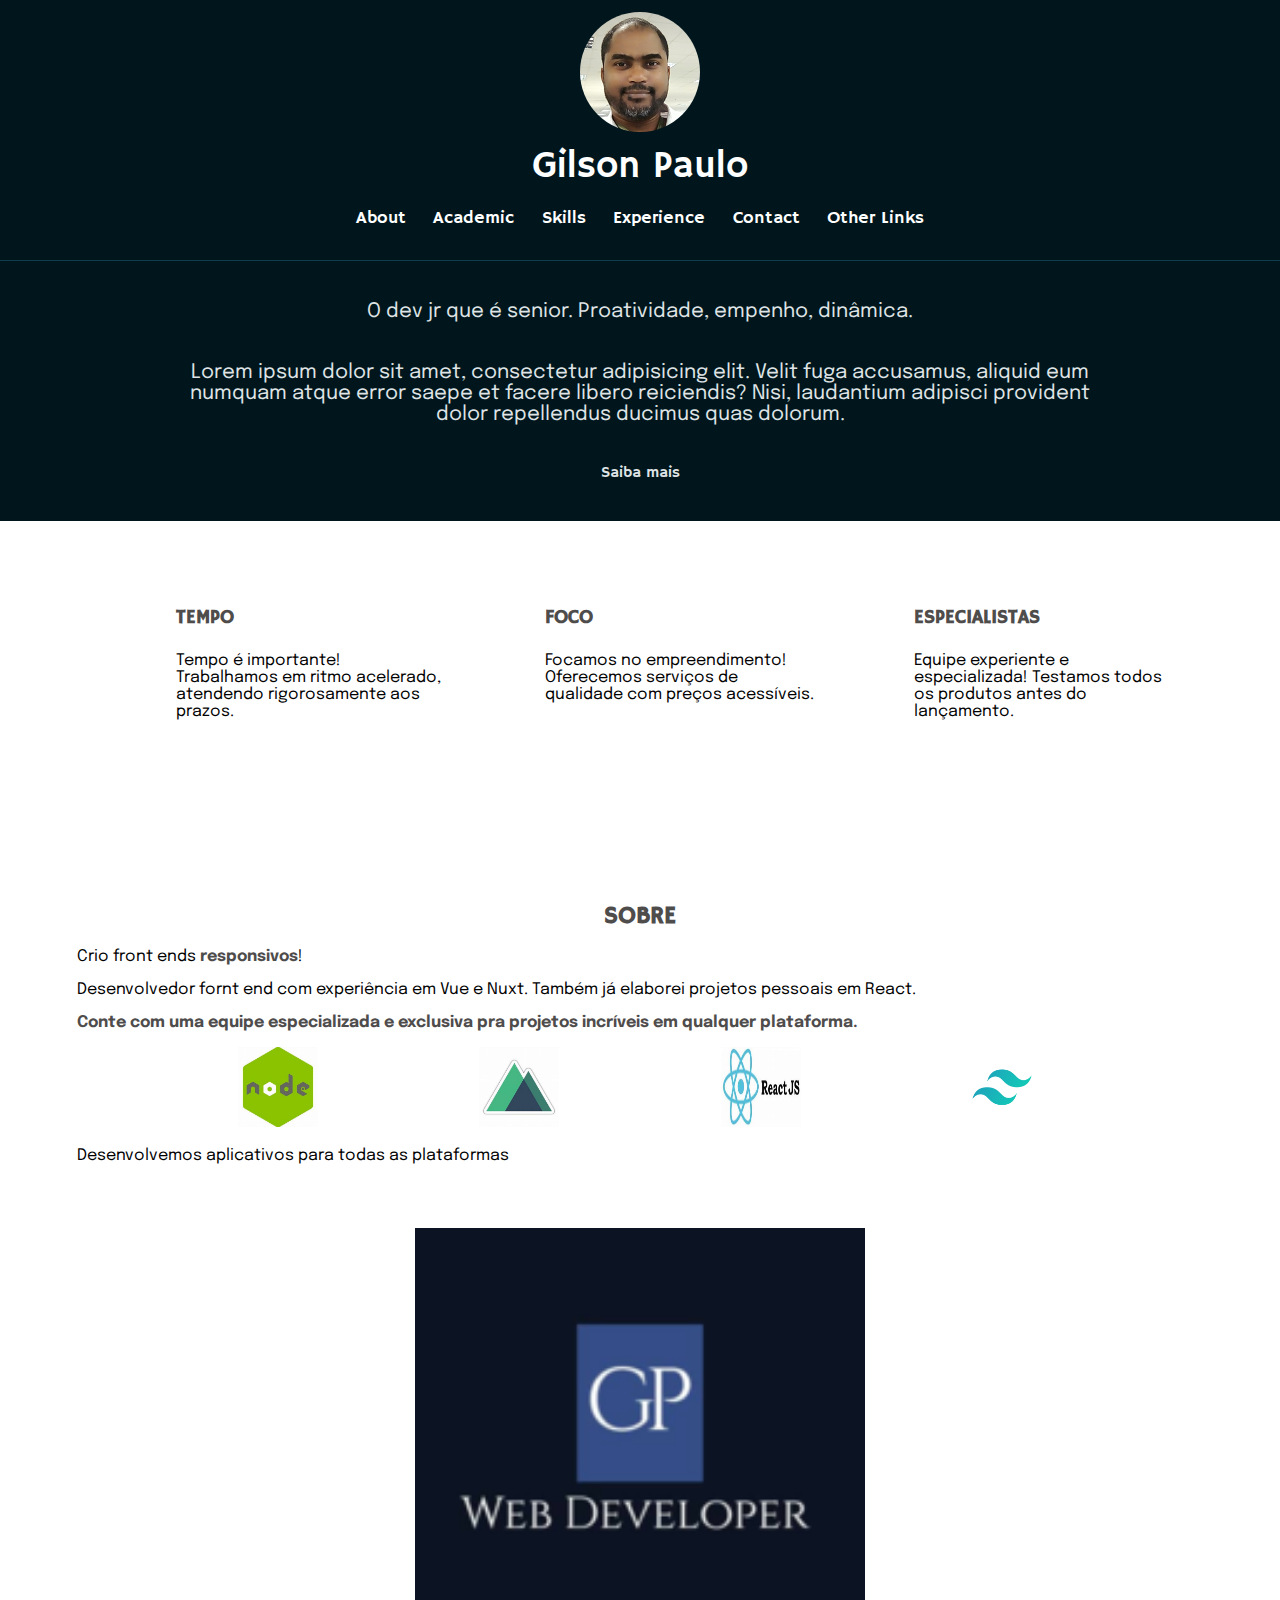
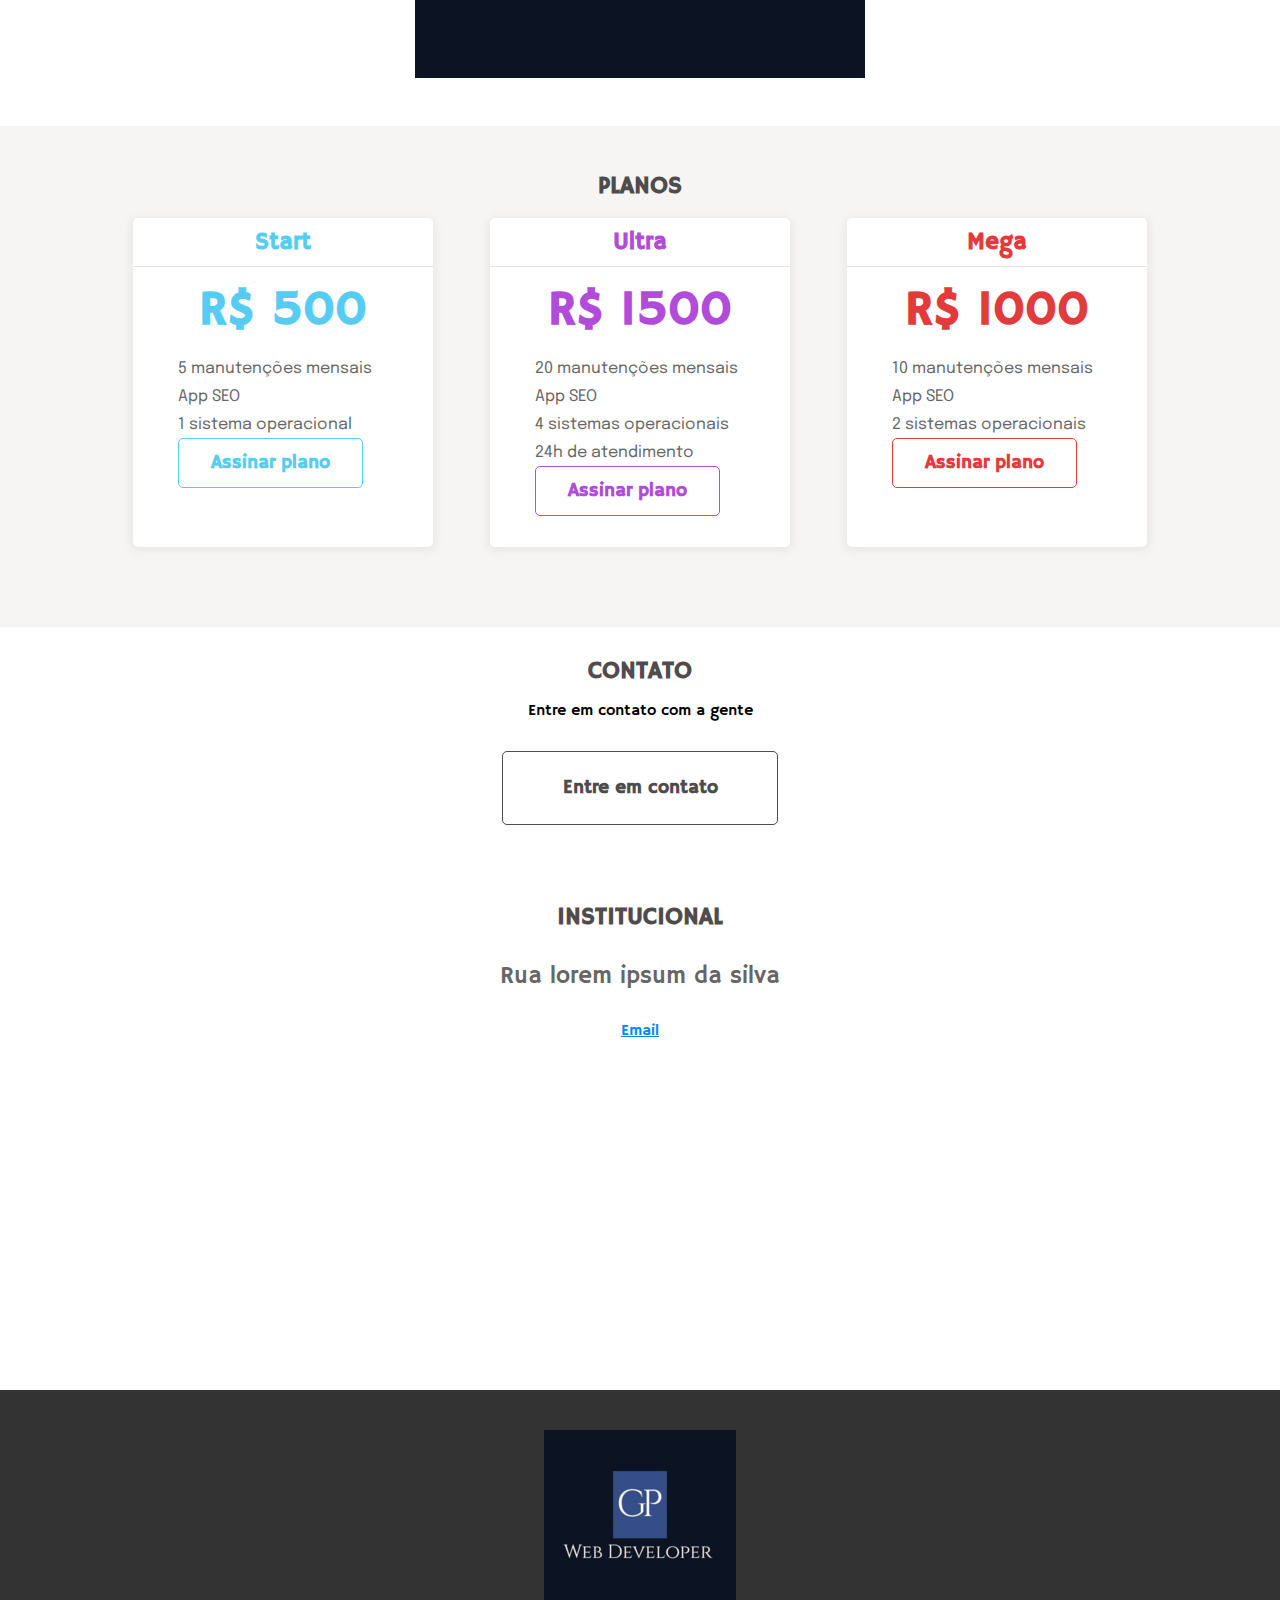
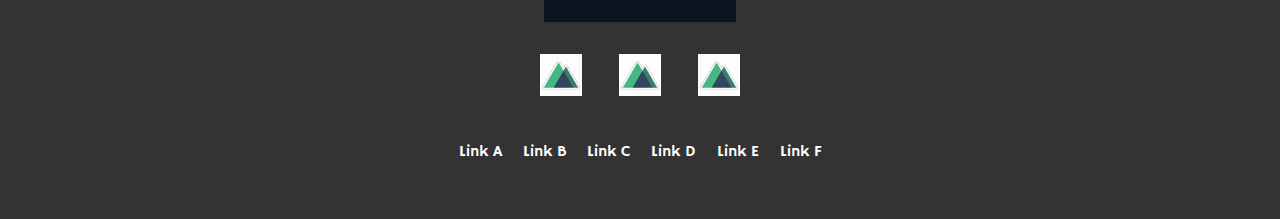
==== index.html @ 4d2ca23f "ui: alteração de fontes" ====
<!DOCTYPE html>
<html>
    <head>
        <meta http-equiv="Content-Type" content="text/html;charset=UTF-8">
        <meta name="viewport" content="width=device-width, initial-scale=1">
        <!-- <meta name="viewport" content="width=device-width"> -->
        <title>Gilson Paulo </title>
        <link href="css/reset.css" rel="stylesheet">
        <link href="css/base.css" rel="stylesheet">
        <link href="css/header.css" rel="stylesheet">
        <link href="css/section-me.css" rel="stylesheet">
        <link href="css/diferenciais.css" rel="stylesheet">
        <link href="css/sobre.css" rel="stylesheet">
        <link href="css/contato.css" rel="stylesheet">
        <link href="css/planos.css" rel="stylesheet">
        <link href="css/institucional.css" rel="stylesheet">
        <link href="css/footer.css" rel="stylesheet">
    </head>

    <body>
        <header class="cabecalho container">
            <img src="img/gilson.png" alt="user image" class="cabecalho__logo">
            <h1 class="chamada__titulo" >Gilson Paulo</h1>
            <nav class="cabecalho__navegacao">
                <ul>
                    <li class="cabecalho__link" ><a href="#"> About </a></li>
                    <li class="cabecalho__link"><a href="#"> Academic  </a></li>
                    <li class="cabecalho__link"><a href="#"> Skills </a></li>
                    <li class="cabecalho__link"><a href="#"> Experience </a></li>
                    <li class="cabecalho__link"><a href="#"> Contact </a></li>
                    <li class="cabecalho__link"><a href="#"> Other Links </a></li>
                </ul>
            </nav>
        </header>

        <main>
            <section class="chamada container">
                <p class="chamada__texto"> O dev jr que é senior. Proatividade, empenho, dinâmica.</p>
                <p class="chamada__texto">Lorem ipsum dolor sit amet, consectetur adipisicing elit. Velit fuga accusamus, aliquid eum numquam atque error saepe et facere libero reiciendis? Nisi, laudantium adipisci provident dolor repellendus ducimus quas dolorum.</p>
                <a class="chamada__botao" href="#"> Saiba mais </a>
            </section>

            <section class="diferenciais container">
                <ul class="diferenciais__lista">
                    <li class="diferenciais__item 
                    diferenciais__item--tempo">
                        <h2 class="item__titulo">Tempo</h2>
                        <p class="item__texto">Tempo é importante! Trabalhamos em ritmo acelerado, atendendo rigorosamente aos prazos.</p>
                    </li>
                    <li class="diferenciais__item 
                    diferenciais__item--foco">
                        <h2 class="item__titulo">Foco</h2>
                        <p class="item__texto">Focamos no empreendimento! Oferecemos serviços de qualidade com preços acessíveis.</p>
                    </li>
                    <li class="diferenciais__item 
                    diferenciais__item--foco">
                        <h2 class="item__titulo">Especialistas</h2>
                        <p class="item__texto">Equipe experiente e especializada! Testamos todos os produtos antes do lançamento.</p>
                    </li>
                </ul>
        </section>

        <section class="sobre">
            <div class="sobre__conteudo container" >
                <h2 class="sobre__titulo">Sobre</h2>
                <p class="sobre__texto">Crio front ends <strong class="sobre__texto--destaque">responsivos</strong>!</p>
                <p class="sobre__texto">
                    Desenvolvedor fornt end com experiência em Vue e Nuxt. Também já elaborei projetos pessoais em React.                    
                </p>
                <p class="sobre__texto sobre__texto--destaque sobre__texto--divisao">
                    Conte com uma equipe especializada e exclusiva pra projetos incríveis em qualquer plataforma.
                </p>
                <ul class="sobre__plataformas">
                    <li><img src="img/node.jpeg" alt="Ícone do Mongo"></li>
                    <li><img src="img/nuxt.jpeg" alt="Ícone Nuxt"></li>
                    <li><img src="img/react.jpeg" alt="Ícone da react"></li>
                    <li><img src="img/tailwindcss.png" alt="Ícone da Node"></li>
                </ul>
                <p class="sobre__texto">Desenvolvemos aplicativos para todas as plataformas</p>
            </div>

            <div class="centro">

                <img src="img/gpsc.png" alt="Sobre a Apeperia" class="sobre__imagem">
            </div>
        </section>
        <section class="planos container">
            <h2 class="planos__titulo">Planos</h2>
            <div class="planos__cartoes">
                <div class="center_self">
                <div class="cartao cartao--start">
                    <h3 class="cartao__titulo">Start</h3>
                    <article class="cartao__conteudo">
                        <p class="cartao__preco"><em>R$ 500</em></p>
                        <p class="cartao__texto">5 manutenções mensais</p>
                        <p class="cartao__texto">App SEO</p>
                        <p class="cartao__texto">1 sistema operacional</p>
                        
                   
                        <a role="button" href="plano.html" class="cartao__botao cartao__botao--start botao">Assinar plano</a>
                   
                    </article>
                </div>
                <div class="cartao cartao--ultra">
                    <h3 class="cartao__titulo">Ultra</h3>
                    <article class="cartao__conteudo">
                        <p class="cartao__preco"><em>R$ 1500</em></p>
                        <p class="cartao__texto">20 manutenções mensais</p>
                        <p class="cartao__texto">App SEO</p>
                        <p class="cartao__texto">4 sistemas operacionais</p>
                        <p class="cartao__texto">24h de atendimento</p>
                        <a href="" class="cartao__botao cartao__botao--ultra botao">Assinar plano</a>
                    </article>
                </div>
                <div class="cartao cartao--mega">
                    <h3 class="cartao__titulo">Mega</h3>
                    <p class="cartao__preco"><em>R$ 1000</em></p>
                    <article class="cartao__conteudo">
                        <p class="cartao__texto">10 manutenções mensais</p>
                        <p class="cartao__texto">App SEO</p>
                        <p class="cartao__texto">2 sistemas operacionais</p>
                        <a href="" class="cartao__botao cartao__botao--mega botao">Assinar plano</a>
                    </article>
                </div>
            </div>
            </div>
        </section>

        <section class="contato container">
            <h2 class="contato__titulo">Contato</h2>
            <p>Entre em contato com a gente</p>
            <a href="contato.html" class="contato__botao botao">Entre em contato</a>
        </section>



    <section class="institucional container">
        
        <h2 class="institucional__titulo"> Institucional </h2>        

        <article>
            <address class="institucional__endereco">
                Rua lorem ipsum da silva
            </address>

            <a href="mailto:gilson@investfy.com" class="institucional__contato-email"> Email </a>
        </article>

        <div class="institucional__video">

            <iframe width="100%" height="315" src="https://www.youtube.com/embed/nx7WJJ7Oh_Q?controls=0" 
            title="YouTube video player" frameborder="0"
            allow="accelerometer; autoplay; clipboard-write; encrypted-media; gyroscope; picture-in-picture" allowfullscreen></iframe>
        </div>
            
    </section>


<footer class="rodape container">
    <img src="img/gpsc.png" alt="logo" class="rodape__logo">
    <ul class="rodape__social">
        <li class="rodape_links_items">
            <a href="https://www.linkedin.com/in/gpsc/" class="rodape__midia">
                <img src="img/nuxt.jpeg" alt="alt" class="rodape__img">
            </a>
        </li>
        <li class="rodape_links_items">
            <a href="https://www.linkedin.com/in/gpsc/" class="rodape__midia">
                <img src="img/nuxt.jpeg" alt="alt" class="rodape__img">
            </a>
        </li>
        <li class="rodape_links_items">
            <a href="https://www.linkedin.com/in/gpsc/" class="rodape__midia">
                <img src="img/nuxt.jpeg" alt="alt" class="rodape__img">
            </a>
        </li>
    </ul>
    <naf>
        <ul class="rodape__navegacao">
            <li class="rodape__link"><a href="#"> Link A</a></li>
            <li class="rodape__link"><a href="#"> Link B </a></li>
            <li class="rodape__link"><a href="#"> Link C</a></li>
            <li class="rodape__link"><a href="#">Link D</a></li>
            <li class="rodape__link"><a href="#">Link E</a></li>
            <li class="rodape__link"><a href="#">Link F</a></li>
        </ul>
    </naf>
</footer>


        </main>

    </body>
</html>
---- css/base.css ----
@import url('https://fonts.googleapis.com/css2?family=Epilogue:ital,wght@0,100..900;1,100..900&family=Hammersmith+One&display=swap');

:root{
    --branco: #FFF;
    --azul-claro: #DFE3E5;
    --gradient: #EB3812;
    --branco: #FFF;
    --azul-claro: #DFE3E5;
    --vermelho-forte: #B72E2E;
    --cinza-escuro: #4F4C4C;
    --cinza-claro: #F7F4F4;
    --cinza-medio: #D9D9D9;
        
    --fonte-link: #0084FF;
    --fonte-cinza: #666;
    --borda-cabecalho-mobile: #103D4A;
    --bg-rodape: #333;
    --bg-chamada-mobile: #00161C;
    
    --planos-cartao-start: #56CCF2;
    --planos-cartao-ultra: #B04CD9;
    --planos-cartao-mega: #E33B3B;

    --hammersmith: "Hammersmith One", sans-serif;
    --epilogue: "Epilogue", sans-serif;
}

body {
    font-family: "Hammersmith One", sans-serif;
}

.container {
    padding-left: 6%;
    padding-right: 6%;   
}

.botao{
    border: 1px solid;
    border-radius: 5px;
 
}
---- css/header.css ----
.cabecalho {
    color: #FFF;

    width: 100%;

    box-sizing: border-box;

    display: flex;
    flex-direction: column;
    align-items: center;
    padding-top: .75rem;
    padding-bottom: .75rem;

    border-bottom: 1px solid #103D4A;
    background-color: #00161C;
    /* position: absolute; */
}

.cabecalho__logo {
    margin-bottom: 1rem;
    border-radius: 50%;
}

.cabecalho__navegacao {
    text-align: center;
}

.cabecalho__link {
    font-size: 1.1rem;

    display: inline-block;

    margin-right: .7rem;
    margin-bottom: 1.25rem;
    margin-left: .7rem;
}
---- css/section-me.css ----
.chamada  {
    display: flex;
    flex-direction: column;
    align-items: center;
    color: var(--azul-claro);
    text-align: center;
    background-color: #00161C;
    padding-top: 2.5rem;
    padding-bottom: 2.5rem;
}

.chamada__titulo {
    font-family: var(--hammersmith);
    font-size: 2.375rem;
    font-weight: 400;
    margin-bottom: 1.5rem;
}

.chamada__texto {
    font-size: 1.25rem;
    line-height: normal;
    font-family: var(--epilogue);
    margin: 0 auto 2.5rem;
}

.chamada__botao {
    width: 100%;
}

@media screen and (min-width: 768px){
    .chamada__texto {
        max-width: 900px;
    }
}
---- css/diferenciais.css ----
.diferenciais {
    padding-top: 3.5rem;
    padding-bottom: 3.5rem;
}

.diferenciais__lista {
    display: flex;
    flex-wrap: wrap;
    justify-content: space-evenly;
}

.diferenciais__item {
    max-width: 350px;
    box-sizing: border-box;
    padding: 2rem 0 2rem 5rem;
    background-repeat: no-repeat;
    background-position: top 1.2rem left 0.5rem;
}


.diferenciais__item--tempo {
    background-image: url("https://imagensemoldes.com.br/wp-content/uploads/2020/08/Cartoon-Ampulheta-PNG-1024x1024.png");
    background-size: 4rem 4rem;
}

.diferenciais__item--foco {
    background-image: url("https://www.cabodesantoagostinho.pe.leg.br/imagens/lupa.png");
    background-size: 4rem 4rem;
}

.item__titulo {
    color: var(--cinza-escuro);
    font-weight: 700;
    font-size: 1.2rem;
    text-transform: uppercase;
    font-family: var(--hammersmith);
    margin-bottom: 1.5rem;
}

.item__texto {
    line-height: normal;
    font-family: var(--epilogue);
}
---- css/sobre.css ----
.sobre {
    padding-top: 3rem;
    padding-bottom: 3rem;
}

.sobre__conteudo{
    align-items: center;
    padding-top: 3rem;
    padding-bottom: 3rem;
}

.sobre__titulo {
    color: var(--cinza-escuro);
    font-weight: 700;
    font-size: 1.5rem;
    font-family: var(--hammersmith);
    text-transform: uppercase;
    text-align: center;
    margin-bottom: 1.25rem;
}

.sobre__texto {
    line-height: normal;
    font-family: var(--epilogue);
    margin-bottom: 1rem;
}

.sobre__texto--destaque {
    color: var(--cinza-escuro);
    font-family: var(--epilogue);
    font-weight: 700;
}

.sobre__plataformas {
    display: flex;
    flex-wrap: wrap;
    justify-content: space-evenly;
    margin-bottom: 1rem;
}

.sobre__plataformas img {
    width: 5rem;
    height: 5rem;
}

.centro{
    
    display: flex;    
    justify-content:center;      
    align-items:center;  

}

.sobre__imagem{
    max-width: 450px;
    width: 90%;
}
---- css/contato.css ----
.contato {
    display: flex;
    flex-direction: column;
    align-items: center;

    text-align: center;

    padding-top: 2rem;
    padding-bottom: 2rem;
}

.contato__titulo {
    color: var(--cinza-escuro);
    font-weight: 700;
    font-size: 1.5rem;
    font-family: var(--hammersmith);
    text-transform: uppercase;
    text-align: center;

    margin-bottom: 1.25rem;
}

.contato__botao {
    color: var(--cinza-escuro);
    border-color: var(--cinza-escuro);
    margin-top: 1rem;
    font-size: 1.2rem;
    font-weight: 700;
    width: 90%;
    max-width: 210px;
    align-self: center;
    line-height: 3rem;
    padding: .75rem 2rem;

    margin-top: 2rem;
    margin-bottom: 1rem;
}
---- css/planos.css ----
.planos {
    background-color: var(--cinza-claro);
    
    padding-top: 3rem;
    padding-bottom: 3rem;
}

.planos__titulo {
    color: var(--cinza-escuro);
    font-weight: 700;
    font-size: 1.5rem;
    font-family: var(--hammersmith);
    text-transform: uppercase;
    text-align: center;

    margin-bottom: 1.25rem;
}

.planos__cartoes {   
    max-width: 2000px;
    justify-content: space-between;
    width: 100%;
}


.center_self{
    display: flex;
    flex-wrap: wrap;
    justify-content: space-evenly;
}

.cartao {
    background-color: var(--branco);
    width: 100%;
    max-width: 300px;    
    margin-bottom: 2rem;
    padding-bottom: 2rem;
    border-radius: 5px;
    box-shadow: 0 2px 10px 2px #00000010;
}

.cartao__titulo {
    font-weight: 700;
    font-size: 1.5rem;
    text-align: center;
    padding: .75rem 0;
    margin-bottom: .5rem;
    font-family: var(--hammersmith);
    border-bottom: 1px solid var(--azul-claro);
}

.cartao__conteudo {
    padding: 0 15%;
}

.cartao__preco {
    font-weight: 700;
    font-size: 3rem;
    text-align: center;

    margin-top: 1.25rem;
    margin-bottom: 1.25rem;
}

.cartao__texto {
    color: var(--fonte-cinza);
    line-height: 28px;
    font-family: var(--epilogue);
}

.cartao__botao {
    font-size: 1.2rem;
    font-weight: 700;

    width: 100%;

    align-self: center;
    line-height: 3rem;
    padding: .75rem 2rem;

    margin-top: 2rem;
    margin-bottom: 1rem;
}

.cartao--start {
    color: var(--planos-cartao-start);
}

.cartao--ultra {
    color: var(--planos-cartao-ultra);
}

.cartao--mega {
    color: var(--planos-cartao-mega);
}

.cartao__botao--start {
    border-color: var(--planos-cartao-start);
}

.cartao__botao--ultra {
    border-color: var(--planos-cartao-ultra);
}

.cartao__botao--mega {
    border-color: var(--planos-cartao-mega);
}
---- css/institucional.css ----
.institucional {
    display: flex;
    flex-direction: column;
    align-items: center;

    color: var(--fonte-cinza);
    text-align: center;

    padding-top: 2rem;
    padding-bottom: 2rem;
}

.institucional__titulo {
    color: var(--cinza-escuro);
    font-weight: 700;
    font-size: 1.5rem;
    font-family: var(--hammersmith);
    text-transform: uppercase;
    text-align: center;

    margin-bottom: 2rem;
}

.institucional__descricao {
    margin-bottom: 2rem;
}

.institucional__endereco {
    font-size: 1.5rem;
    line-height: normal;

    margin-bottom: 2rem;
}

.institucional__contato {
    font-size: 1.2rem;
    line-height: 1.8;

    margin-top: 2rem;
}

.institucional__contato-telefone {
    line-height: normal;
}

.institucional__contato-email {
    color: var(--fonte-link);
    text-decoration: underline;
    display: block;
}

.institucional__video {
    width: 100vw;
max-width: 700px;

}


@media screen and (min-width: 768px){
    .institucional__contato-email {
        display: inline-block;
    }
}
---- css/footer.css ----
.rodape {
    display: flex;
    flex-direction: column;
    align-items: center;

    background-color: var(--bg-rodape);

    padding-top: 2.5rem;
    padding-bottom: 2rem;
}



.rodape__midia {
    display: block;

    width: 42px;
    height: 42px;

    margin: 2rem 1rem;
}

.rodape__img{
    width: 42px;
    height: 42px;
    
}
.rodape__navegacao {
    color: var(--branco);
    text-align: center;
    line-height: 3;
}


.rodape__link {
    display: inline-block;

    margin: 0 .5rem .7rem;
}

/* pai */
.rodape__social {
    text-align: center;
    line-height: 3;
}

/* filhos */
.rodape_links_items{
    display: inline-block;
}
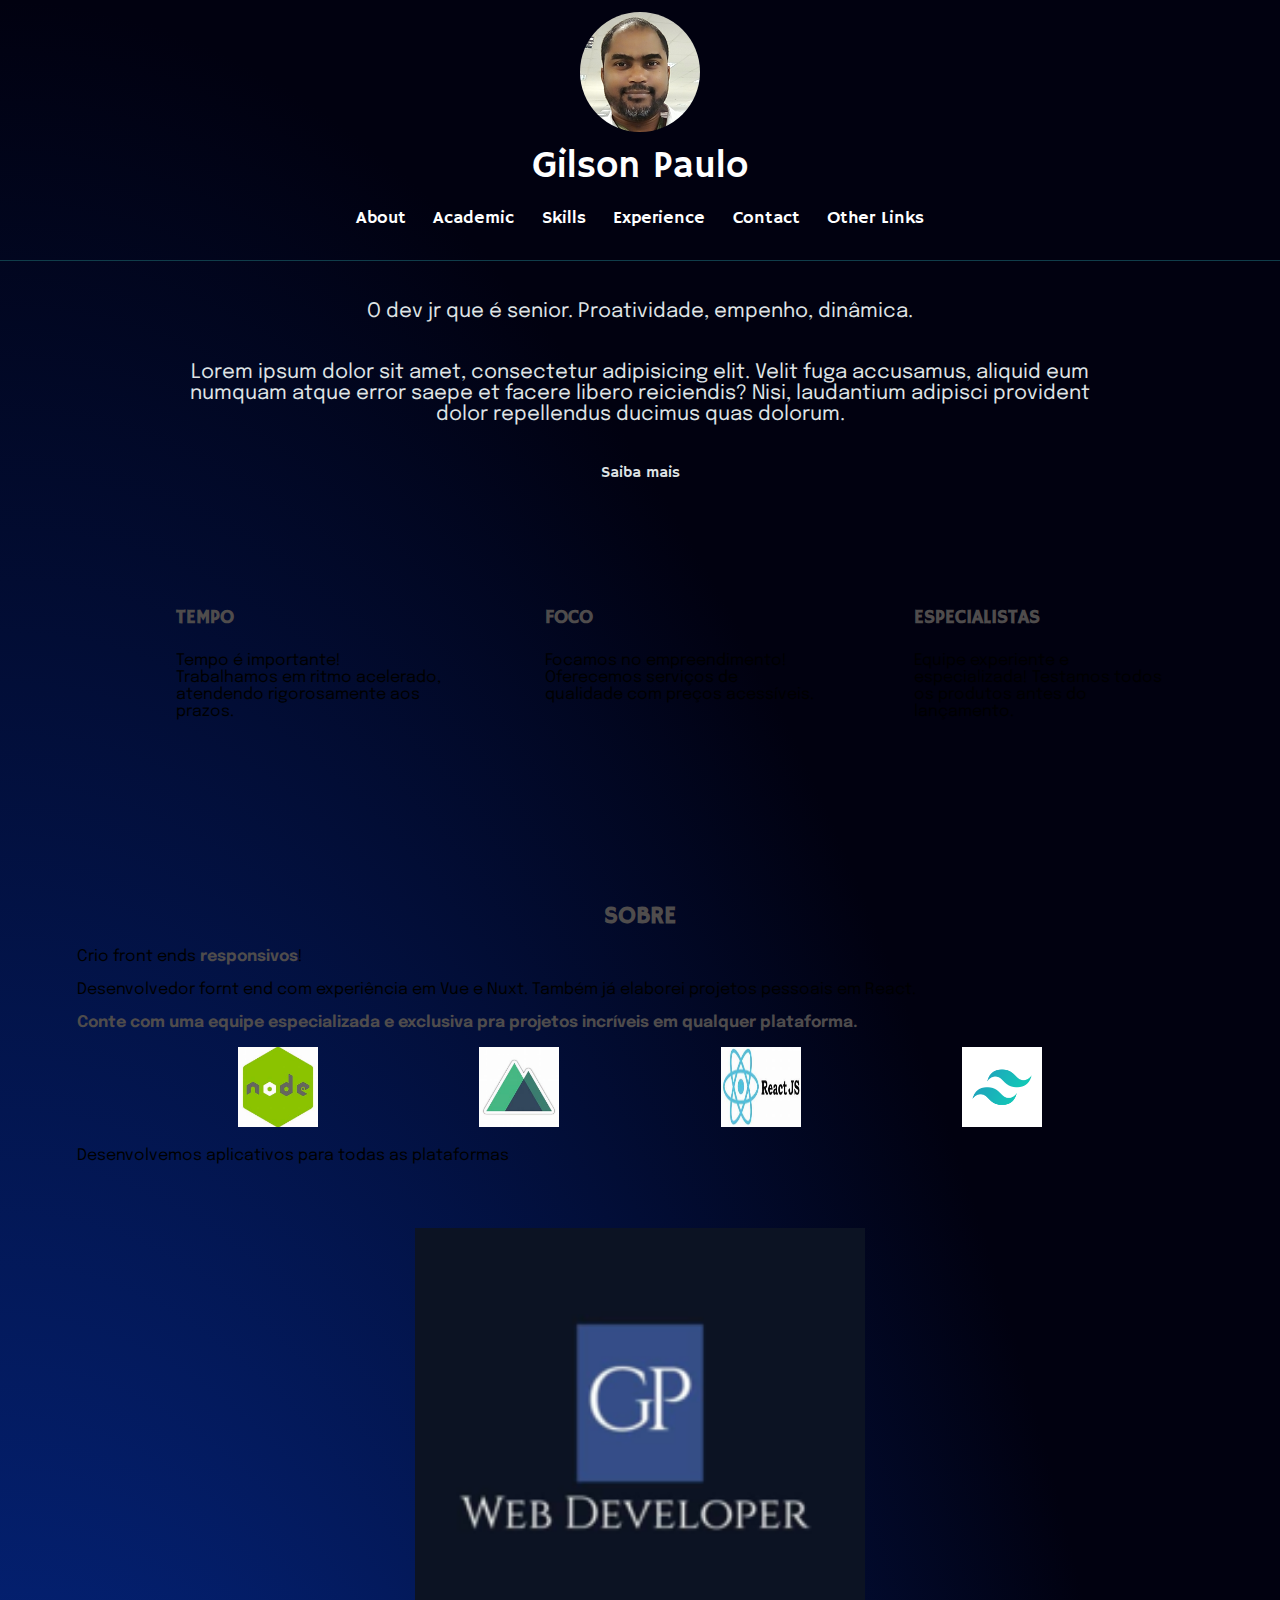
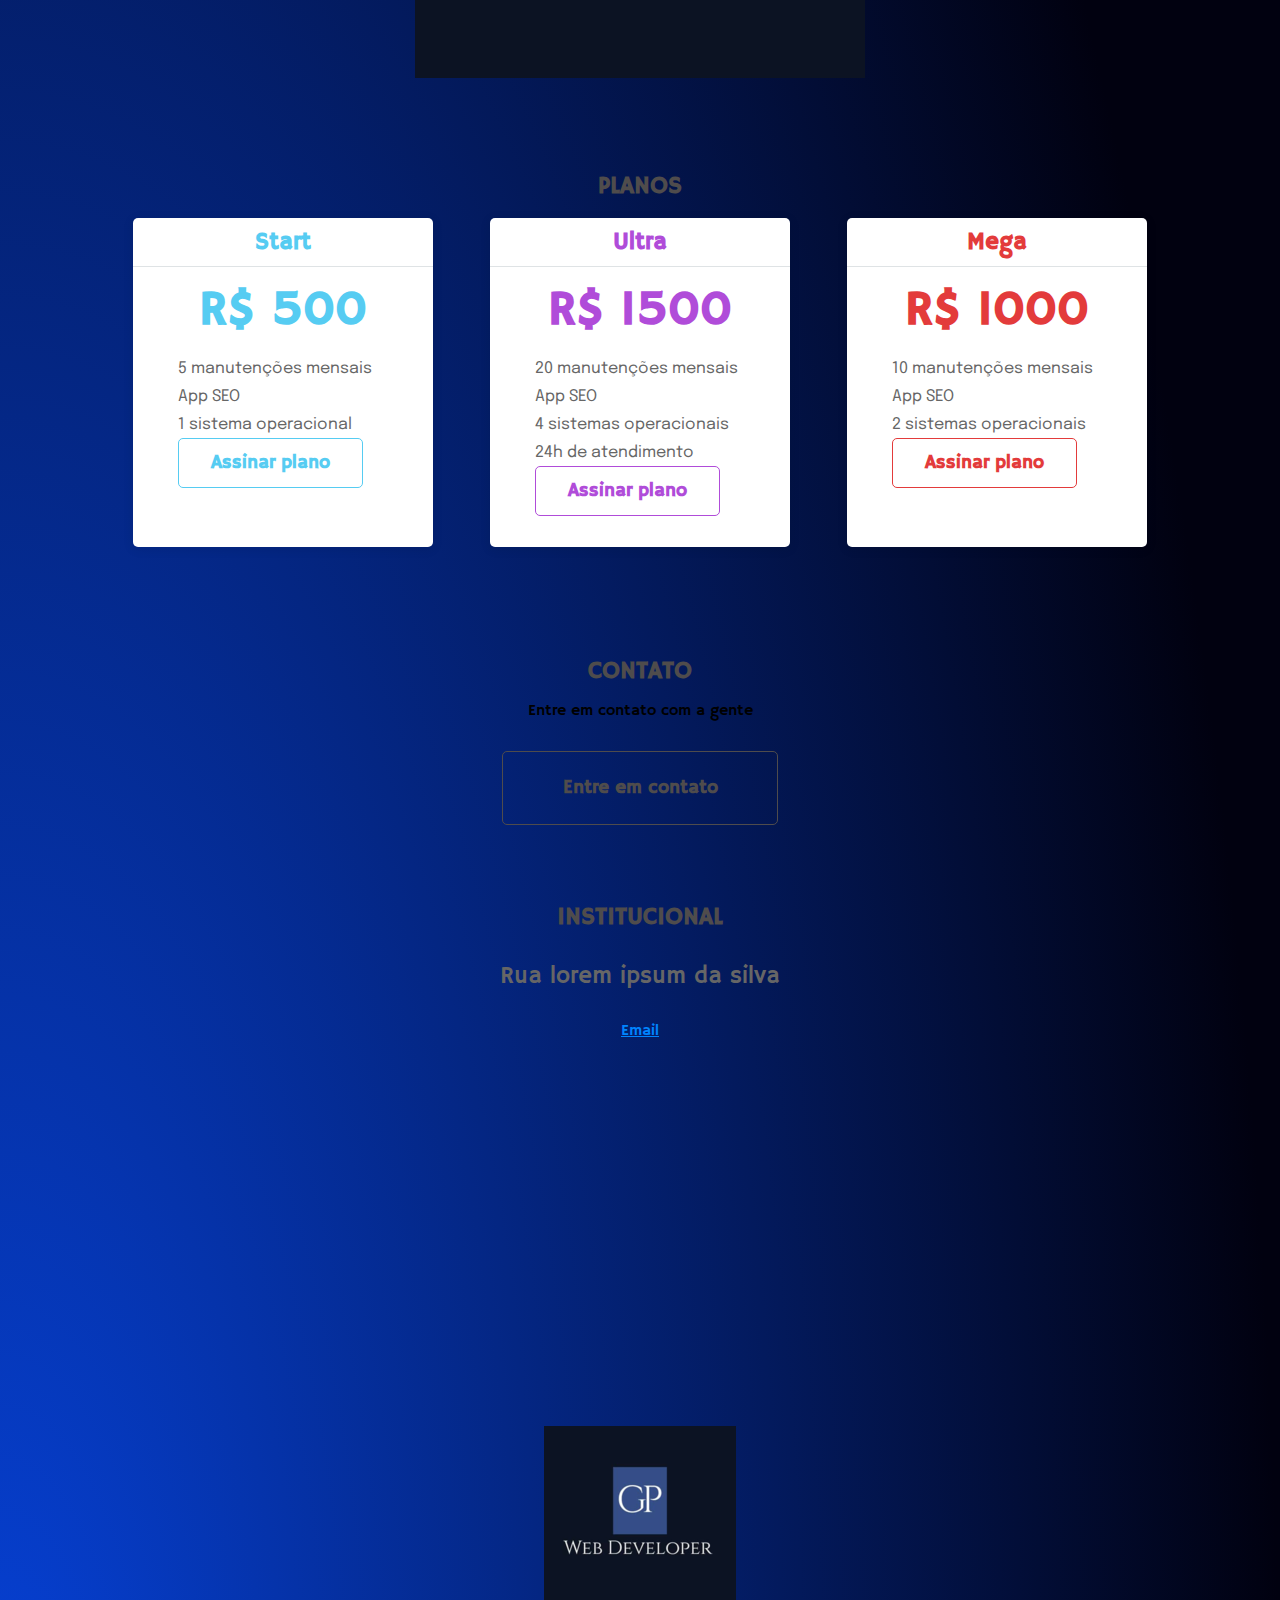
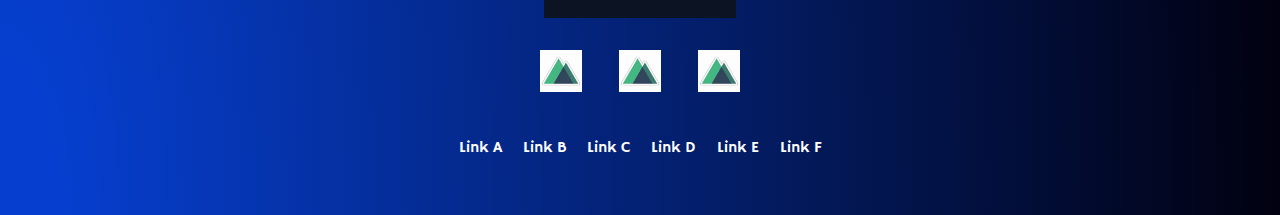
==== commit 82477d52: "style: background gradient revisado" ====
--- a/index.html
+++ b/index.html
@@ -1,4 +1,4 @@
-<!DOCTYPE html>
+<!DOCTYPE html5>
 <html>
     <head>
         <meta http-equiv="Content-Type" content="text/html;charset=UTF-8">
--- a/css/base.css
+++ b/css/base.css
@@ -27,6 +27,10 @@
 
 body {
     font-family: "Hammersmith One", sans-serif;
+
+    background:  radial-gradient(farthest-side at left bottom,  #063FD0 50px, #010110), radial-gradient(farthest-side at right top, #063FD0, #010110 );
+    width: 100vw;
+    margin: 0;
 }
 
 .container {
--- a/css/header.css
+++ b/css/header.css
@@ -12,8 +12,7 @@
     padding-bottom: .75rem;
 
     border-bottom: 1px solid #103D4A;
-    background-color: #00161C;
-    /* position: absolute; */
+
 }
 
 .cabecalho__logo {
--- a/css/section-me.css
+++ b/css/section-me.css
@@ -4,7 +4,6 @@
     align-items: center;
     color: var(--azul-claro);
     text-align: center;
-    background-color: #00161C;
     padding-top: 2.5rem;
     padding-bottom: 2.5rem;
 }
--- a/css/planos.css
+++ b/css/planos.css
@@ -1,6 +1,5 @@
 .planos {
-    background-color: var(--cinza-claro);
-    
+ 
     padding-top: 3rem;
     padding-bottom: 3rem;
 }
--- a/css/footer.css
+++ b/css/footer.css
@@ -2,8 +2,6 @@
     display: flex;
     flex-direction: column;
     align-items: center;
-
-    background-color: var(--bg-rodape);
 
     padding-top: 2.5rem;
     padding-bottom: 2rem;
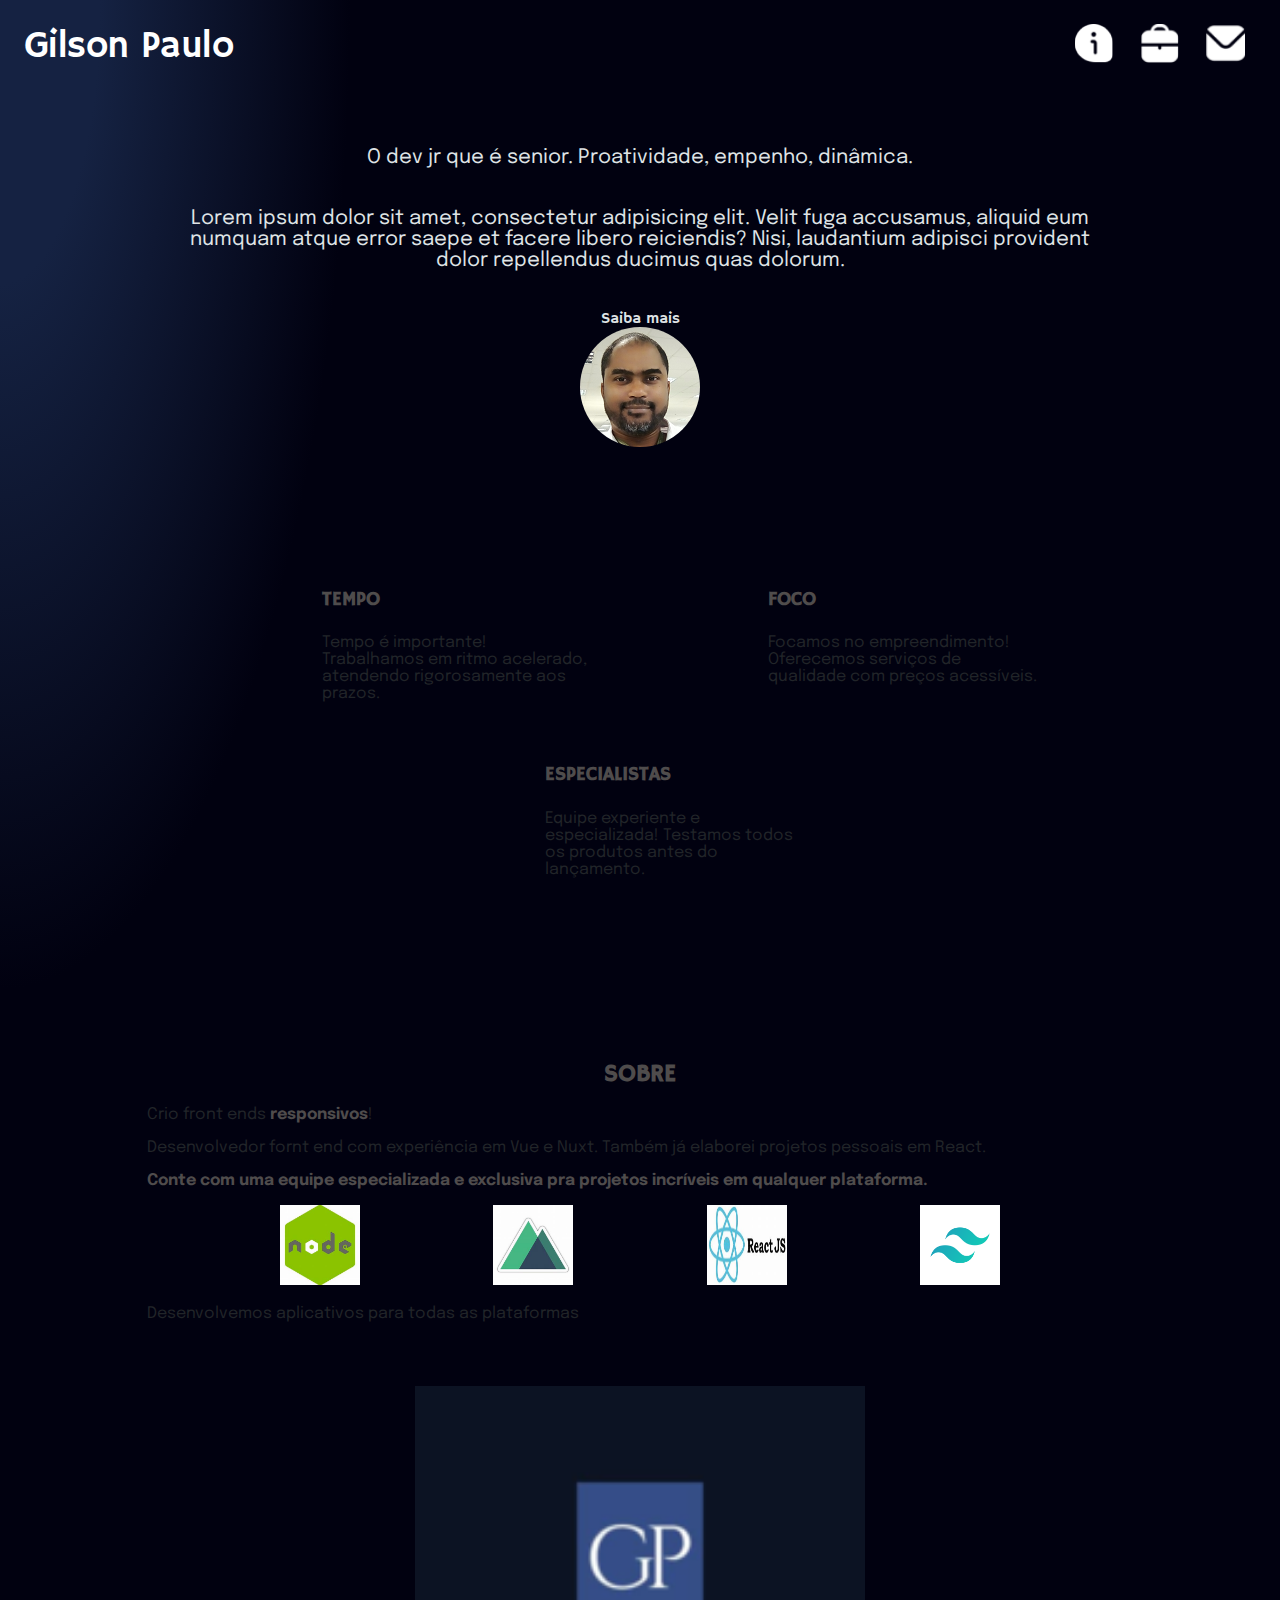
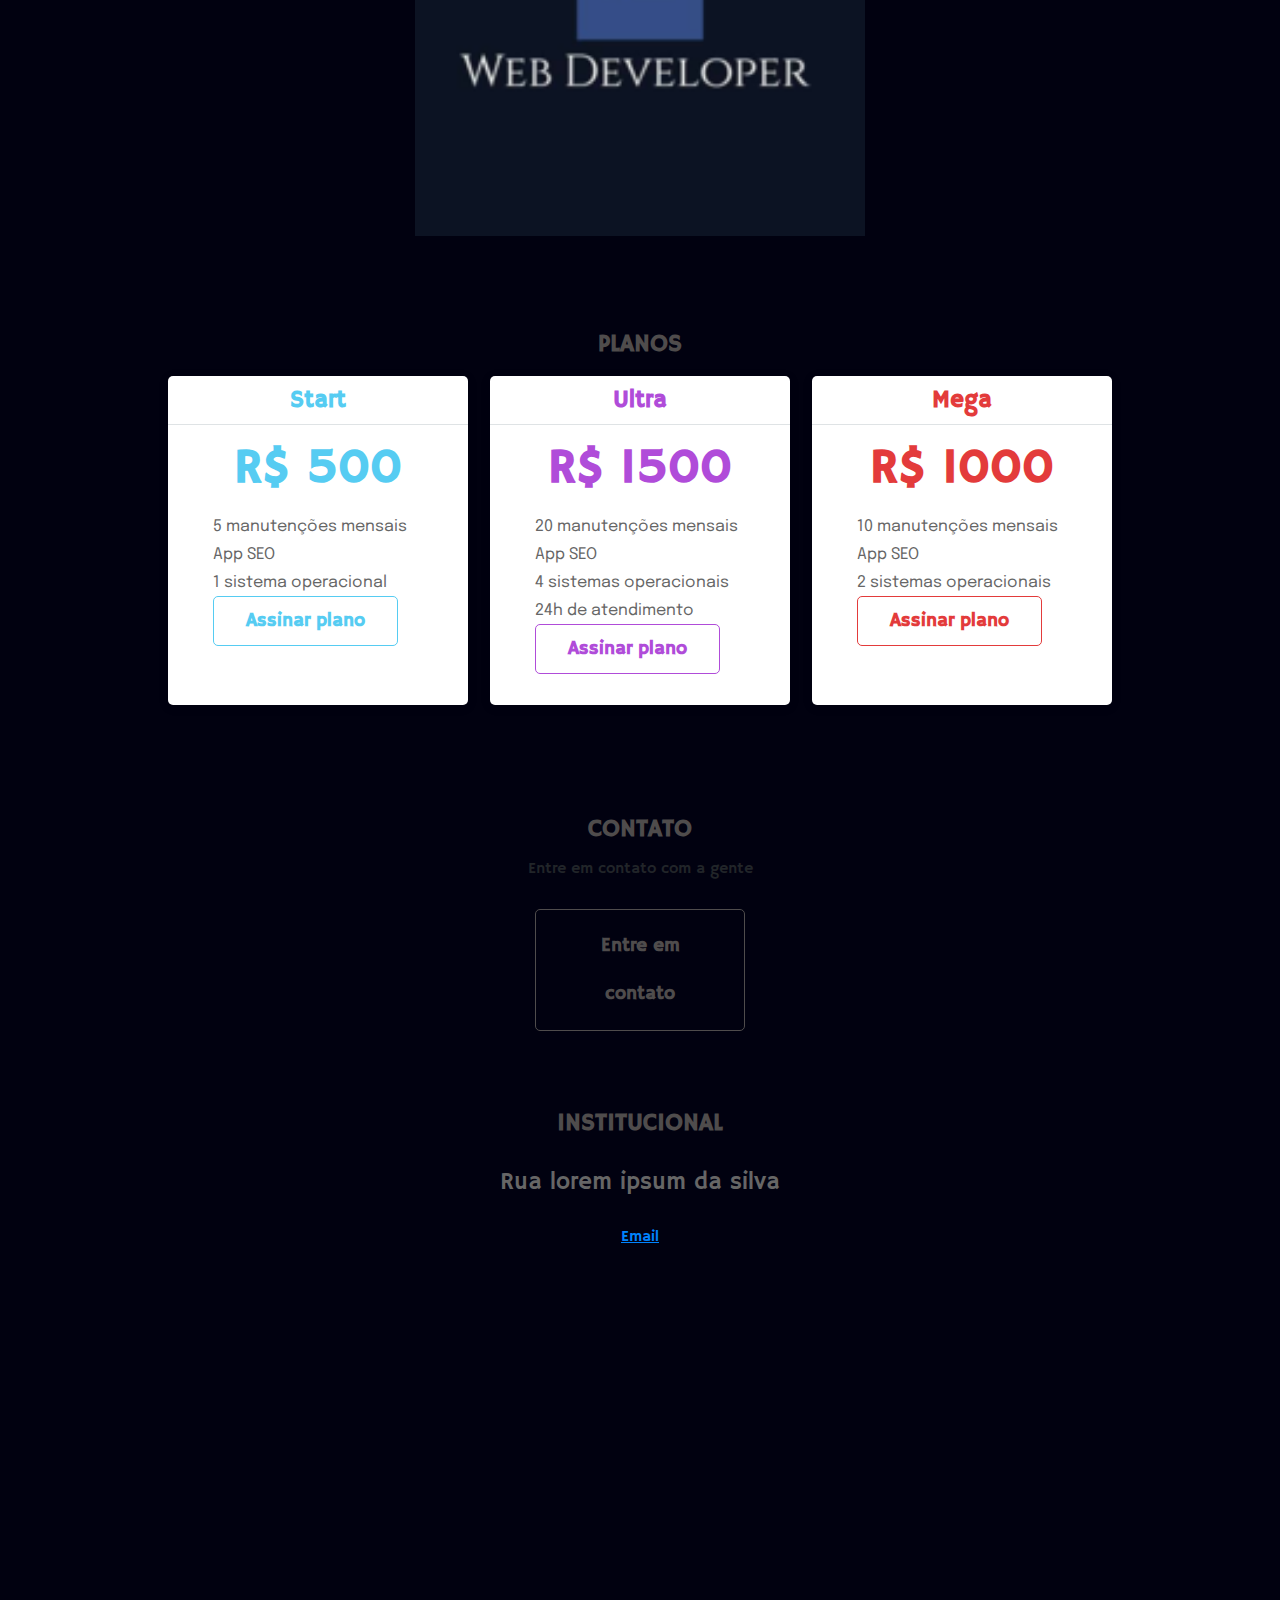
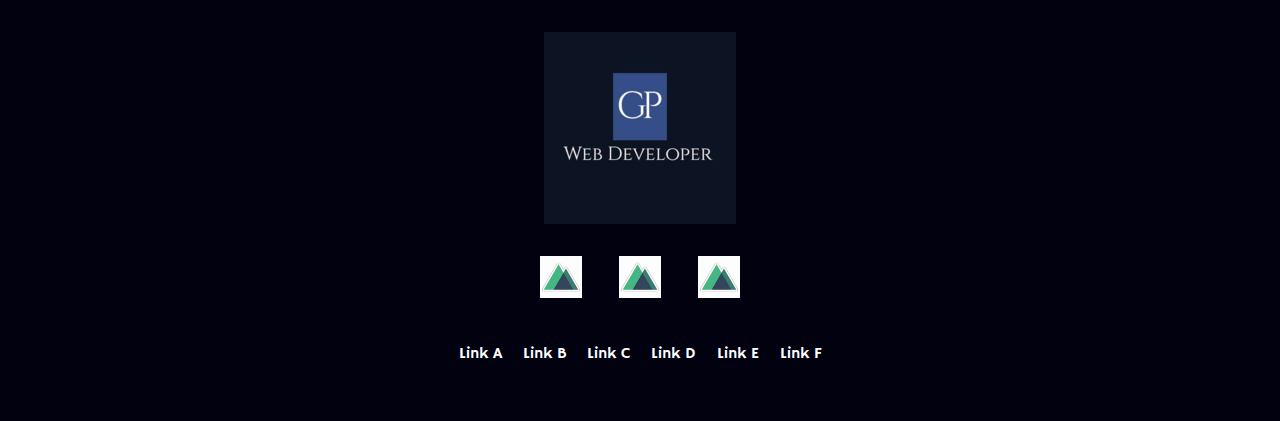
==== commit 08a7aa21: "refactor: header e nav" ====
--- a/index.html
+++ b/index.html
@@ -3,8 +3,8 @@
     <head>
         <meta http-equiv="Content-Type" content="text/html;charset=UTF-8">
         <meta name="viewport" content="width=device-width, initial-scale=1">
-        <!-- <meta name="viewport" content="width=device-width"> -->
         <title>Gilson Paulo </title>
+        <link href="https://cdn.jsdelivr.net/npm/bootstrap@5.3.3/dist/css/bootstrap.min.css" rel="stylesheet" integrity="sha384-QWTKZyjpPEjISv5WaRU9OFeRpok6YctnYmDr5pNlyT2bRjXh0JMhjY6hW+ALEwIH" crossorigin="anonymous">
         <link href="css/reset.css" rel="stylesheet">
         <link href="css/base.css" rel="stylesheet">
         <link href="css/header.css" rel="stylesheet">
@@ -15,20 +15,25 @@
         <link href="css/planos.css" rel="stylesheet">
         <link href="css/institucional.css" rel="stylesheet">
         <link href="css/footer.css" rel="stylesheet">
+
     </head>
 
     <body>
-        <header class="cabecalho container">
-            <img src="img/gilson.png" alt="user image" class="cabecalho__logo">
-            <h1 class="chamada__titulo" >Gilson Paulo</h1>
-            <nav class="cabecalho__navegacao">
+        <header class="d-flex justify-content-between px-4 py-4 text-white cabecalho">
+
+            <h1 class="d-inline-block cabecalho__title" >Gilson Paulo</h1>
+            <nav class="d-inline-block">
                 <ul>
-                    <li class="cabecalho__link" ><a href="#"> About </a></li>
-                    <li class="cabecalho__link"><a href="#"> Academic  </a></li>
-                    <li class="cabecalho__link"><a href="#"> Skills </a></li>
-                    <li class="cabecalho__link"><a href="#"> Experience </a></li>
-                    <li class="cabecalho__link"><a href="#"> Contact </a></li>
-                    <li class="cabecalho__link"><a href="#"> Other Links </a></li>
+                    <li title="infromações" class="cabecalho__link" ><a href="#"> 
+                    <img src="img/comentario-informacoes.png" />    
+                    </a></li>
+                    <li title="portfolio" class="cabecalho__link"><a href="#"> 
+                        <img src="img/pasta.png" />  
+                      </a></li>
+                    <li title="contato" class="cabecalho__link"><a href="#contato"> 
+                        <img src="img/envelope.png" />  
+                     </a></li>
+
                 </ul>
             </nav>
         </header>
@@ -38,6 +43,7 @@
                 <p class="chamada__texto"> O dev jr que é senior. Proatividade, empenho, dinâmica.</p>
                 <p class="chamada__texto">Lorem ipsum dolor sit amet, consectetur adipisicing elit. Velit fuga accusamus, aliquid eum numquam atque error saepe et facere libero reiciendis? Nisi, laudantium adipisci provident dolor repellendus ducimus quas dolorum.</p>
                 <a class="chamada__botao" href="#"> Saiba mais </a>
+                <img src="img/gilson.png" alt="user image" class="cabecalho__logo">
             </section>
 
             <section class="diferenciais container">
@@ -126,7 +132,7 @@
             </div>
         </section>
 
-        <section class="contato container">
+        <section id="contato" class="contato container">
             <h2 class="contato__titulo">Contato</h2>
             <p>Entre em contato com a gente</p>
             <a href="contato.html" class="contato__botao botao">Entre em contato</a>
@@ -156,7 +162,7 @@
     </section>
 
 
-<footer class="rodape container">
+<footer  class="rodape container">
     <img src="img/gpsc.png" alt="logo" class="rodape__logo">
     <ul class="rodape__social">
         <li class="rodape_links_items">
@@ -189,6 +195,6 @@
 
 
         </main>
-
+        <script src="https://cdn.jsdelivr.net/npm/bootstrap@5.3.3/dist/js/bootstrap.bundle.min.js" integrity="sha384-YvpcrYf0tY3lHB60NNkmXc5s9fDVZLESaAA55NDzOxhy9GkcIdslK1eN7N6jIeHz" crossorigin="anonymous"></script>
     </body>
 </html>--- a/css/base.css
+++ b/css/base.css
@@ -1,7 +1,7 @@
 @import url('https://fonts.googleapis.com/css2?family=Epilogue:ital,wght@0,100..900;1,100..900&family=Hammersmith+One&display=swap');
 
 :root{
-    --branco: #FFF;
+    --branco:  #FFFFFF;
     --azul-claro: #DFE3E5;
     --gradient: #EB3812;
     --branco: #FFF;
@@ -28,7 +28,7 @@
 body {
     font-family: "Hammersmith One", sans-serif;
 
-    background:  radial-gradient(farthest-side at left bottom,  #063FD0 50px, #010110), radial-gradient(farthest-side at right top, #063FD0, #010110 );
+    background:  radial-gradient(farthest-side at left top,  #152242 100px, #010110 350px);
     width: 100vw;
     margin: 0;
 }
--- a/css/header.css
+++ b/css/header.css
@@ -1,18 +1,14 @@
 .cabecalho {
     color: #FFF;
+}
 
-    width: 100%;
-
-    box-sizing: border-box;
-
-    display: flex;
-    flex-direction: column;
-    align-items: center;
-    padding-top: .75rem;
-    padding-bottom: .75rem;
-
-    border-bottom: 1px solid #103D4A;
-
+.cabecalho__title {
+    font-family: var(--hammersmith);
+    font-size: 38px;
+    font-weight: 400;
+    line-height: 46.56px;
+    letter-spacing: -0.015em;
+    text-align: left;
 }
 
 .cabecalho__logo {
@@ -32,4 +28,10 @@
     margin-right: .7rem;
     margin-bottom: 1.25rem;
     margin-left: .7rem;
+}
+
+
+.cabecalho__link img {
+    width: 38.41px;
+    height: 39.16px;
 }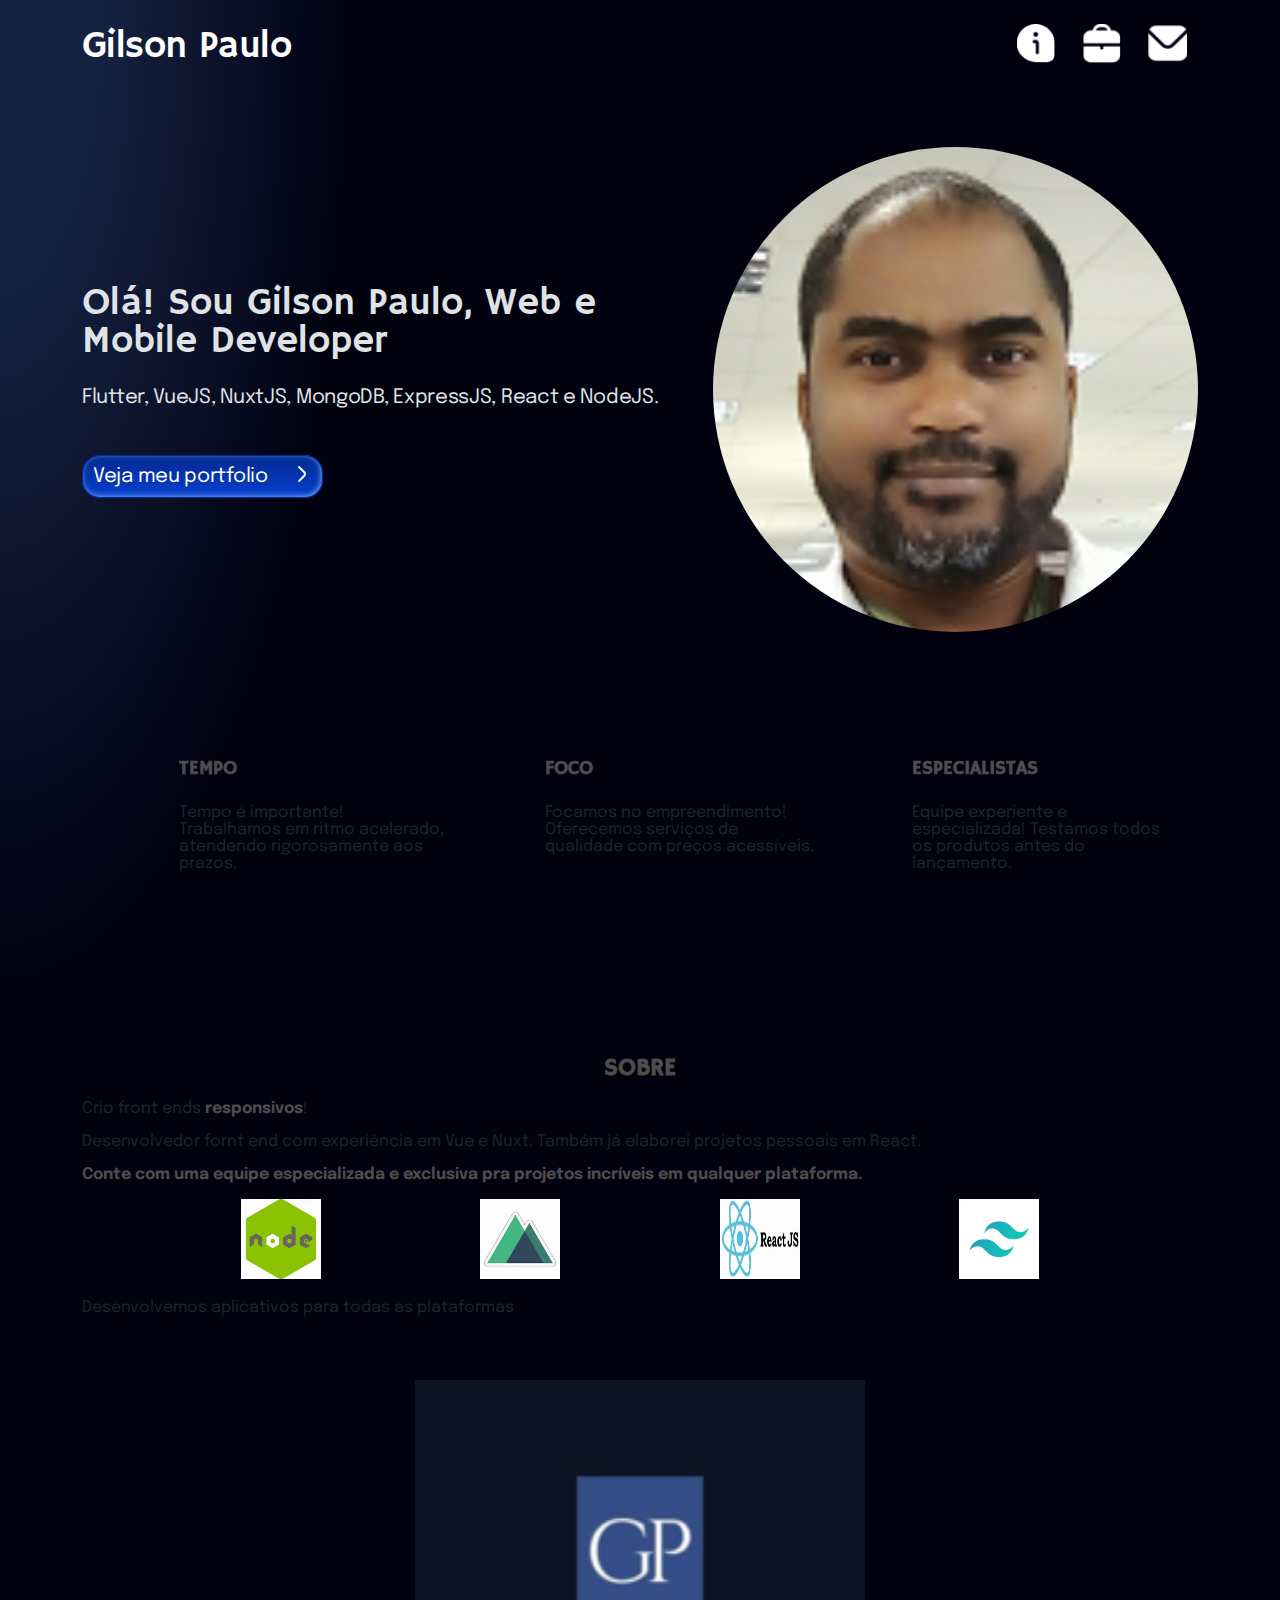
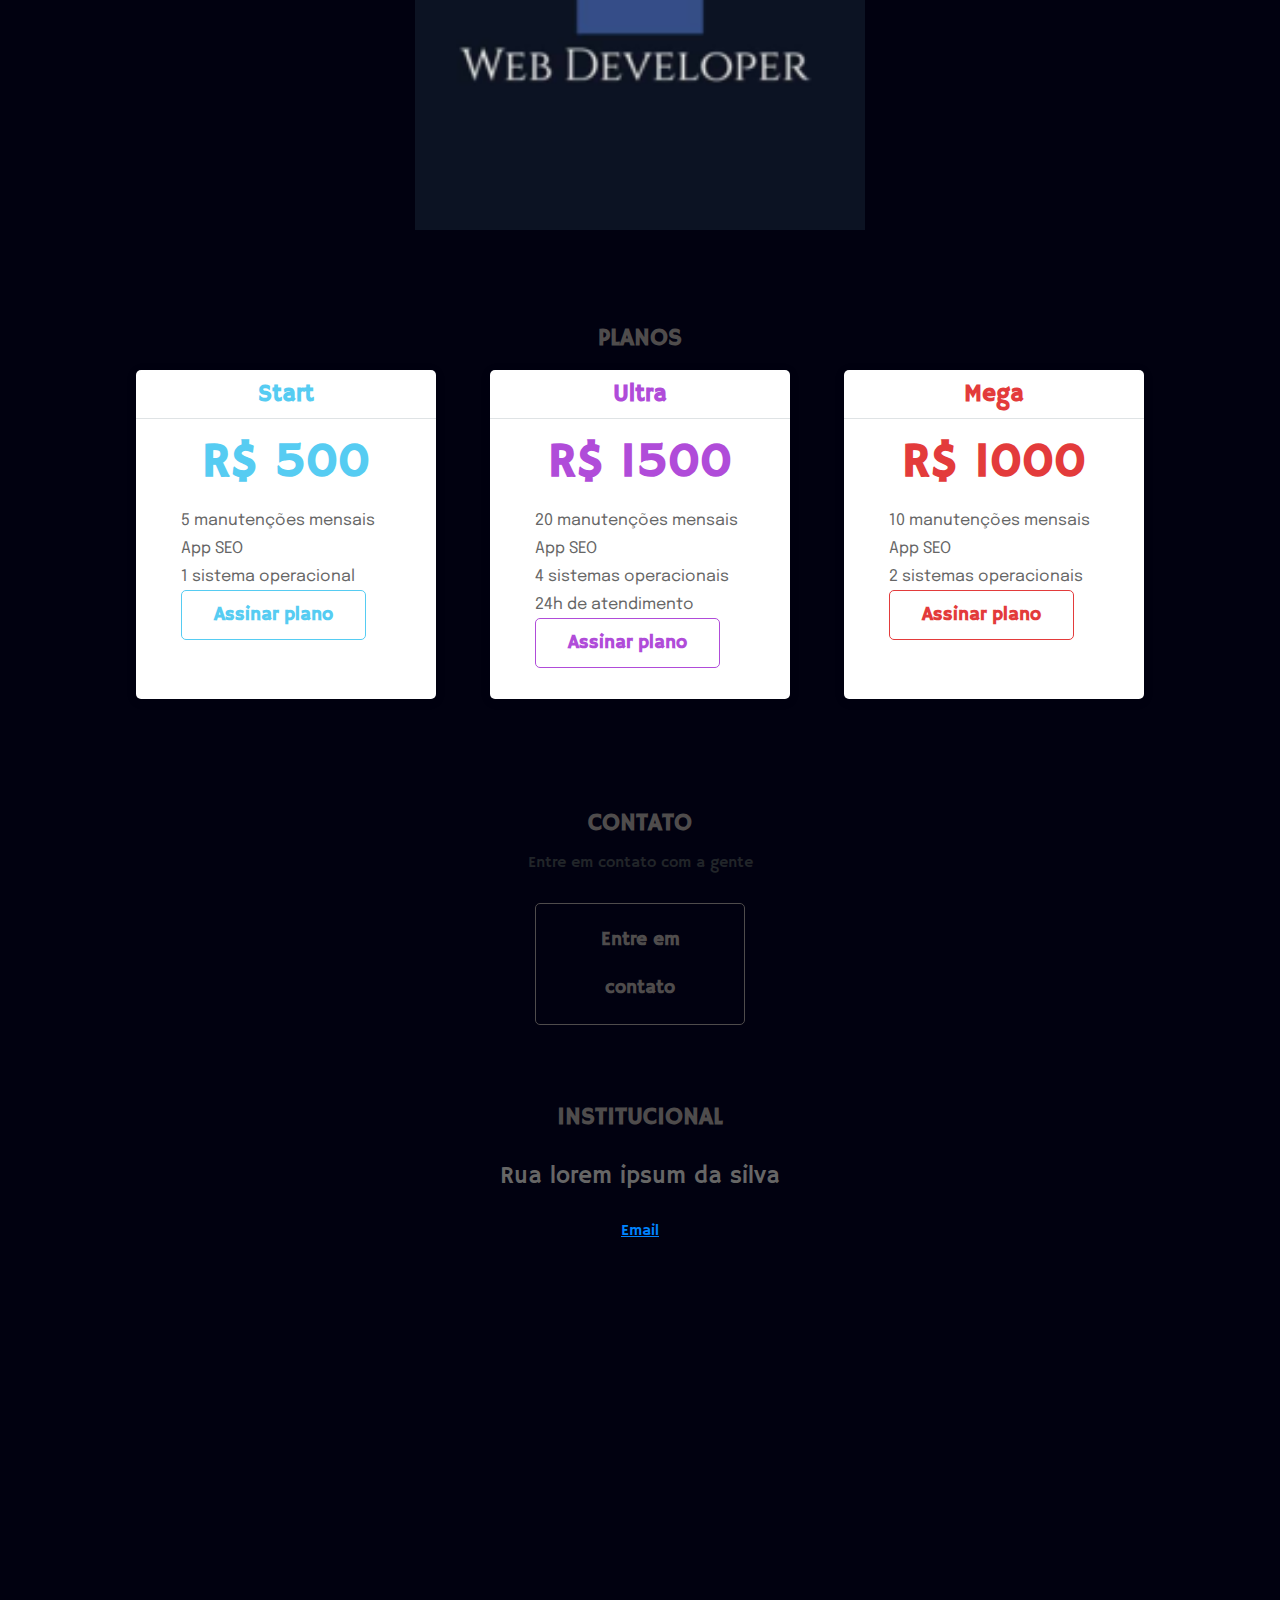
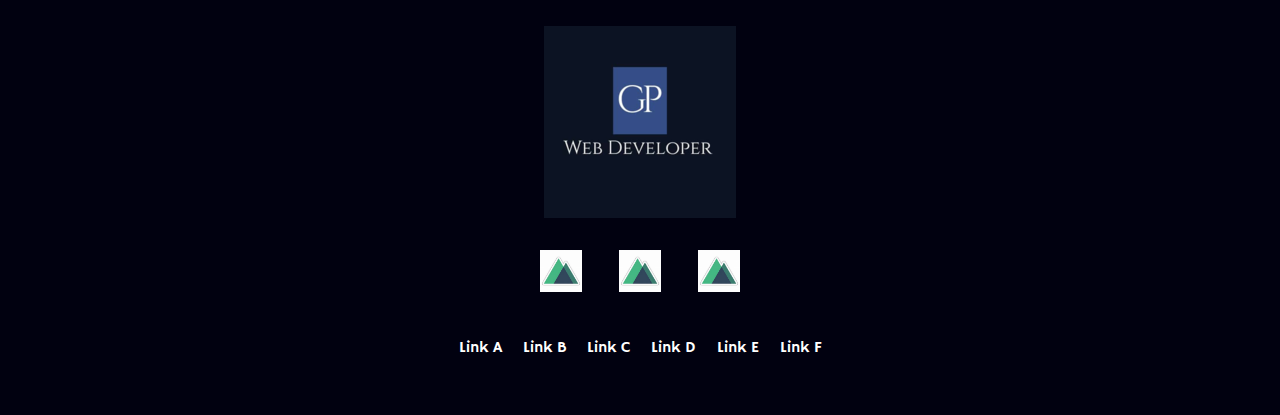
==== commit cbd4a41d: "refactor: section me" ====
--- a/index.html
+++ b/index.html
@@ -1,77 +1,97 @@
 <!DOCTYPE html5>
 <html>
-    <head>
-        <meta http-equiv="Content-Type" content="text/html;charset=UTF-8">
-        <meta name="viewport" content="width=device-width, initial-scale=1">
-        <title>Gilson Paulo </title>
-        <link href="https://cdn.jsdelivr.net/npm/bootstrap@5.3.3/dist/css/bootstrap.min.css" rel="stylesheet" integrity="sha384-QWTKZyjpPEjISv5WaRU9OFeRpok6YctnYmDr5pNlyT2bRjXh0JMhjY6hW+ALEwIH" crossorigin="anonymous">
-        <link href="css/reset.css" rel="stylesheet">
-        <link href="css/base.css" rel="stylesheet">
-        <link href="css/header.css" rel="stylesheet">
-        <link href="css/section-me.css" rel="stylesheet">
-        <link href="css/diferenciais.css" rel="stylesheet">
-        <link href="css/sobre.css" rel="stylesheet">
-        <link href="css/contato.css" rel="stylesheet">
-        <link href="css/planos.css" rel="stylesheet">
-        <link href="css/institucional.css" rel="stylesheet">
-        <link href="css/footer.css" rel="stylesheet">
-
-    </head>
-
-    <body>
-        <header class="d-flex justify-content-between px-4 py-4 text-white cabecalho">
-
-            <h1 class="d-inline-block cabecalho__title" >Gilson Paulo</h1>
-            <nav class="d-inline-block">
-                <ul>
-                    <li title="infromações" class="cabecalho__link" ><a href="#"> 
-                    <img src="img/comentario-informacoes.png" />    
+
+<head>
+    <meta http-equiv="Content-Type" content="text/html;charset=UTF-8">
+    <meta name="viewport" content="width=device-width, initial-scale=1">
+    <title>Gilson Paulo </title>
+    <link href="https://cdn.jsdelivr.net/npm/bootstrap@5.3.3/dist/css/bootstrap.min.css" rel="stylesheet"
+        integrity="sha384-QWTKZyjpPEjISv5WaRU9OFeRpok6YctnYmDr5pNlyT2bRjXh0JMhjY6hW+ALEwIH" crossorigin="anonymous">
+    <link href="css/reset.css" rel="stylesheet">
+    <link href="css/base.css" rel="stylesheet">
+    <link href="css/header.css" rel="stylesheet">
+    <link href="css/section-me.css" rel="stylesheet">
+    <link href="css/diferenciais.css" rel="stylesheet">
+    <link href="css/sobre.css" rel="stylesheet">
+    <link href="css/contato.css" rel="stylesheet">
+    <link href="css/planos.css" rel="stylesheet">
+    <link href="css/institucional.css" rel="stylesheet">
+    <link href="css/footer.css" rel="stylesheet">
+
+</head>
+
+<body>
+    <header class="d-flex justify-content-between  py-4 text-white cabecalho container">
+
+        <h1 class="d-inline-block cabecalho__title">Gilson Paulo</h1>
+        <nav class="d-inline-block">
+            <ul>
+                <li title="infromações" class="cabecalho__link"><a href="#">
+                        <img src="img/comentario-informacoes.png" />
                     </a></li>
-                    <li title="portfolio" class="cabecalho__link"><a href="#"> 
-                        <img src="img/pasta.png" />  
-                      </a></li>
-                    <li title="contato" class="cabecalho__link"><a href="#contato"> 
-                        <img src="img/envelope.png" />  
-                     </a></li>
-
-                </ul>
-            </nav>
-        </header>
-
-        <main>
-            <section class="chamada container">
-                <p class="chamada__texto"> O dev jr que é senior. Proatividade, empenho, dinâmica.</p>
-                <p class="chamada__texto">Lorem ipsum dolor sit amet, consectetur adipisicing elit. Velit fuga accusamus, aliquid eum numquam atque error saepe et facere libero reiciendis? Nisi, laudantium adipisci provident dolor repellendus ducimus quas dolorum.</p>
-                <a class="chamada__botao" href="#"> Saiba mais </a>
-                <img src="img/gilson.png" alt="user image" class="cabecalho__logo">
-            </section>
-
-            <section class="diferenciais container">
-                <ul class="diferenciais__lista">
-                    <li class="diferenciais__item 
+                <li title="portfolio" class="cabecalho__link"><a href="#portfolio">
+                        <img src="img/pasta.png" />
+                    </a></li>
+                <li title="contato" class="cabecalho__link"><a href="#contato">
+                        <img src="img/envelope.png" />
+                    </a></li>
+
+            </ul>
+        </nav>
+    </header>
+
+    <main>
+        <section class="chamada container justify-content-between">
+            <div class="d-flex flex-column text-start">
+
+                <h2 class="chamada__titulo">Olá! Sou Gilson Paulo,
+                    Web e Mobile Developer</h2>
+
+                <p class="chamada__texto">Flutter, VueJS, NuxtJS, MongoDB, ExpressJS, React e NodeJS.</p>
+                <div class="mt-5">
+
+                    <a class="chamada__botao" href="#portfolio">
+                        <span>
+                            Veja meu portfolio
+                        </span>
+                        <img class="pt-1" src="img/chevron-direito.svg" alt="Descrição da imagem SVG" />
+                    </a>
+                </div>
+            </div>
+
+            <img src="img/gilson.png" alt="user image" class="chamada__portrait ml-5">
+        </section>
+
+        <section class="diferenciais container">
+            <ul class="diferenciais__lista">
+                <li class="diferenciais__item 
                     diferenciais__item--tempo">
-                        <h2 class="item__titulo">Tempo</h2>
-                        <p class="item__texto">Tempo é importante! Trabalhamos em ritmo acelerado, atendendo rigorosamente aos prazos.</p>
-                    </li>
-                    <li class="diferenciais__item 
+                    <h2 class="item__titulo">Tempo</h2>
+                    <p class="item__texto">Tempo é importante! Trabalhamos em ritmo acelerado, atendendo rigorosamente
+                        aos prazos.</p>
+                </li>
+                <li class="diferenciais__item 
                     diferenciais__item--foco">
-                        <h2 class="item__titulo">Foco</h2>
-                        <p class="item__texto">Focamos no empreendimento! Oferecemos serviços de qualidade com preços acessíveis.</p>
-                    </li>
-                    <li class="diferenciais__item 
+                    <h2 class="item__titulo">Foco</h2>
+                    <p class="item__texto">Focamos no empreendimento! Oferecemos serviços de qualidade com preços
+                        acessíveis.</p>
+                </li>
+                <li class="diferenciais__item 
                     diferenciais__item--foco">
-                        <h2 class="item__titulo">Especialistas</h2>
-                        <p class="item__texto">Equipe experiente e especializada! Testamos todos os produtos antes do lançamento.</p>
-                    </li>
-                </ul>
+                    <h2 class="item__titulo">Especialistas</h2>
+                    <p class="item__texto">Equipe experiente e especializada! Testamos todos os produtos antes do
+                        lançamento.</p>
+                </li>
+            </ul>
         </section>
 
         <section class="sobre">
-            <div class="sobre__conteudo container" >
+            <div class="sobre__conteudo container">
                 <h2 class="sobre__titulo">Sobre</h2>
                 <p class="sobre__texto">Crio front ends <strong class="sobre__texto--destaque">responsivos</strong>!</p>
                 <p class="sobre__texto">
-                    Desenvolvedor fornt end com experiência em Vue e Nuxt. Também já elaborei projetos pessoais em React.                    
+                    Desenvolvedor fornt end com experiência em Vue e Nuxt. Também já elaborei projetos pessoais em
+                    React.
                 </p>
                 <p class="sobre__texto sobre__texto--destaque sobre__texto--divisao">
                     Conte com uma equipe especializada e exclusiva pra projetos incríveis em qualquer plataforma.
@@ -90,45 +110,43 @@
                 <img src="img/gpsc.png" alt="Sobre a Apeperia" class="sobre__imagem">
             </div>
         </section>
-        <section class="planos container">
+        <section id="portfolio" class="planos container">
             <h2 class="planos__titulo">Planos</h2>
             <div class="planos__cartoes">
                 <div class="center_self">
-                <div class="cartao cartao--start">
-                    <h3 class="cartao__titulo">Start</h3>
-                    <article class="cartao__conteudo">
-                        <p class="cartao__preco"><em>R$ 500</em></p>
-                        <p class="cartao__texto">5 manutenções mensais</p>
-                        <p class="cartao__texto">App SEO</p>
-                        <p class="cartao__texto">1 sistema operacional</p>
-                        
-                   
-                        <a role="button" href="plano.html" class="cartao__botao cartao__botao--start botao">Assinar plano</a>
-                   
-                    </article>
+                    <div class="cartao cartao--start">
+                        <h3 class="cartao__titulo">Start</h3>
+                        <article class="cartao__conteudo">
+                            <p class="cartao__preco"><em>R$ 500</em></p>
+                            <p class="cartao__texto">5 manutenções mensais</p>
+                            <p class="cartao__texto">App SEO</p>
+                            <p class="cartao__texto">1 sistema operacional</p>
+                            <a role="button" href="plano.html" class="cartao__botao cartao__botao--start botao">Assinar
+                                plano</a>
+                        </article>
+                    </div>
+                    <div class="cartao cartao--ultra">
+                        <h3 class="cartao__titulo">Ultra</h3>
+                        <article class="cartao__conteudo">
+                            <p class="cartao__preco"><em>R$ 1500</em></p>
+                            <p class="cartao__texto">20 manutenções mensais</p>
+                            <p class="cartao__texto">App SEO</p>
+                            <p class="cartao__texto">4 sistemas operacionais</p>
+                            <p class="cartao__texto">24h de atendimento</p>
+                            <a href="" class="cartao__botao cartao__botao--ultra botao">Assinar plano</a>
+                        </article>
+                    </div>
+                    <div class="cartao cartao--mega">
+                        <h3 class="cartao__titulo">Mega</h3>
+                        <p class="cartao__preco"><em>R$ 1000</em></p>
+                        <article class="cartao__conteudo">
+                            <p class="cartao__texto">10 manutenções mensais</p>
+                            <p class="cartao__texto">App SEO</p>
+                            <p class="cartao__texto">2 sistemas operacionais</p>
+                            <a href="" class="cartao__botao cartao__botao--mega botao">Assinar plano</a>
+                        </article>
+                    </div>
                 </div>
-                <div class="cartao cartao--ultra">
-                    <h3 class="cartao__titulo">Ultra</h3>
-                    <article class="cartao__conteudo">
-                        <p class="cartao__preco"><em>R$ 1500</em></p>
-                        <p class="cartao__texto">20 manutenções mensais</p>
-                        <p class="cartao__texto">App SEO</p>
-                        <p class="cartao__texto">4 sistemas operacionais</p>
-                        <p class="cartao__texto">24h de atendimento</p>
-                        <a href="" class="cartao__botao cartao__botao--ultra botao">Assinar plano</a>
-                    </article>
-                </div>
-                <div class="cartao cartao--mega">
-                    <h3 class="cartao__titulo">Mega</h3>
-                    <p class="cartao__preco"><em>R$ 1000</em></p>
-                    <article class="cartao__conteudo">
-                        <p class="cartao__texto">10 manutenções mensais</p>
-                        <p class="cartao__texto">App SEO</p>
-                        <p class="cartao__texto">2 sistemas operacionais</p>
-                        <a href="" class="cartao__botao cartao__botao--mega botao">Assinar plano</a>
-                    </article>
-                </div>
-            </div>
             </div>
         </section>
 
@@ -140,61 +158,64 @@
 
 
 
-    <section class="institucional container">
-        
-        <h2 class="institucional__titulo"> Institucional </h2>        
-
-        <article>
-            <address class="institucional__endereco">
-                Rua lorem ipsum da silva
-            </address>
-
-            <a href="mailto:gilson@investfy.com" class="institucional__contato-email"> Email </a>
-        </article>
-
-        <div class="institucional__video">
-
-            <iframe width="100%" height="315" src="https://www.youtube.com/embed/nx7WJJ7Oh_Q?controls=0" 
-            title="YouTube video player" frameborder="0"
-            allow="accelerometer; autoplay; clipboard-write; encrypted-media; gyroscope; picture-in-picture" allowfullscreen></iframe>
-        </div>
-            
-    </section>
-
-
-<footer  class="rodape container">
-    <img src="img/gpsc.png" alt="logo" class="rodape__logo">
-    <ul class="rodape__social">
-        <li class="rodape_links_items">
-            <a href="https://www.linkedin.com/in/gpsc/" class="rodape__midia">
-                <img src="img/nuxt.jpeg" alt="alt" class="rodape__img">
-            </a>
-        </li>
-        <li class="rodape_links_items">
-            <a href="https://www.linkedin.com/in/gpsc/" class="rodape__midia">
-                <img src="img/nuxt.jpeg" alt="alt" class="rodape__img">
-            </a>
-        </li>
-        <li class="rodape_links_items">
-            <a href="https://www.linkedin.com/in/gpsc/" class="rodape__midia">
-                <img src="img/nuxt.jpeg" alt="alt" class="rodape__img">
-            </a>
-        </li>
-    </ul>
-    <naf>
-        <ul class="rodape__navegacao">
-            <li class="rodape__link"><a href="#"> Link A</a></li>
-            <li class="rodape__link"><a href="#"> Link B </a></li>
-            <li class="rodape__link"><a href="#"> Link C</a></li>
-            <li class="rodape__link"><a href="#">Link D</a></li>
-            <li class="rodape__link"><a href="#">Link E</a></li>
-            <li class="rodape__link"><a href="#">Link F</a></li>
-        </ul>
-    </naf>
-</footer>
-
-
-        </main>
-        <script src="https://cdn.jsdelivr.net/npm/bootstrap@5.3.3/dist/js/bootstrap.bundle.min.js" integrity="sha384-YvpcrYf0tY3lHB60NNkmXc5s9fDVZLESaAA55NDzOxhy9GkcIdslK1eN7N6jIeHz" crossorigin="anonymous"></script>
-    </body>
+        <section class="institucional container">
+
+            <h2 class="institucional__titulo"> Institucional </h2>
+
+            <article>
+                <address class="institucional__endereco">
+                    Rua lorem ipsum da silva
+                </address>
+
+                <a href="mailto:gilson@investfy.com" class="institucional__contato-email"> Email </a>
+            </article>
+
+            <div class="institucional__video">
+
+                <iframe width="100%" height="315" src="https://www.youtube.com/embed/nx7WJJ7Oh_Q?controls=0"
+                    title="YouTube video player" frameborder="0"
+                    allow="accelerometer; autoplay; clipboard-write; encrypted-media; gyroscope; picture-in-picture"
+                    allowfullscreen></iframe>
+            </div>
+        </section>
+
+
+        <footer class="rodape container">
+            <img src="img/gpsc.png" alt="logo" class="rodape__logo">
+            <ul class="rodape__social">
+                <li class="rodape_links_items">
+                    <a href="https://www.linkedin.com/in/gpsc/" class="rodape__midia">
+                        <img src="img/nuxt.jpeg" alt="alt" class="rodape__img">
+                    </a>
+                </li>
+                <li class="rodape_links_items">
+                    <a href="https://www.linkedin.com/in/gpsc/" class="rodape__midia">
+                        <img src="img/nuxt.jpeg" alt="alt" class="rodape__img">
+                    </a>
+                </li>
+                <li class="rodape_links_items">
+                    <a href="https://www.linkedin.com/in/gpsc/" class="rodape__midia">
+                        <img src="img/nuxt.jpeg" alt="alt" class="rodape__img">
+                    </a>
+                </li>
+            </ul>
+            <naf>
+                <ul class="rodape__navegacao">
+                    <li class="rodape__link"><a href="#"> Link A</a></li>
+                    <li class="rodape__link"><a href="#"> Link B </a></li>
+                    <li class="rodape__link"><a href="#"> Link C</a></li>
+                    <li class="rodape__link"><a href="#">Link D</a></li>
+                    <li class="rodape__link"><a href="#">Link E</a></li>
+                    <li class="rodape__link"><a href="#">Link F</a></li>
+                </ul>
+            </naf>
+        </footer>
+
+
+    </main>
+    <script src="https://cdn.jsdelivr.net/npm/bootstrap@5.3.3/dist/js/bootstrap.bundle.min.js"
+        integrity="sha384-YvpcrYf0tY3lHB60NNkmXc5s9fDVZLESaAA55NDzOxhy9GkcIdslK1eN7N6jIeHz"
+        crossorigin="anonymous"></script>
+</body>
+
 </html>--- a/css/base.css
+++ b/css/base.css
@@ -1,7 +1,7 @@
 @import url('https://fonts.googleapis.com/css2?family=Epilogue:ital,wght@0,100..900;1,100..900&family=Hammersmith+One&display=swap');
 
-:root{
-    --branco:  #FFFFFF;
+:root {
+    --branco: #FFFFFF;
     --azul-claro: #DFE3E5;
     --gradient: #EB3812;
     --branco: #FFF;
@@ -10,36 +10,36 @@
     --cinza-escuro: #4F4C4C;
     --cinza-claro: #F7F4F4;
     --cinza-medio: #D9D9D9;
-        
+
     --fonte-link: #0084FF;
     --fonte-cinza: #666;
     --borda-cabecalho-mobile: #103D4A;
     --bg-rodape: #333;
     --bg-chamada-mobile: #00161C;
-    
+
     --planos-cartao-start: #56CCF2;
     --planos-cartao-ultra: #B04CD9;
     --planos-cartao-mega: #E33B3B;
 
     --hammersmith: "Hammersmith One", sans-serif;
     --epilogue: "Epilogue", sans-serif;
+
+
+
+
 }
 
 body {
     font-family: "Hammersmith One", sans-serif;
 
-    background:  radial-gradient(farthest-side at left top,  #152242 100px, #010110 350px);
+    background: radial-gradient(farthest-side at left top, #152242 100px, #010110 350px);
     width: 100vw;
     margin: 0;
 }
 
-.container {
-    padding-left: 6%;
-    padding-right: 6%;   
-}
 
-.botao{
+.botao {
     border: 1px solid;
     border-radius: 5px;
- 
+
 }--- a/css/header.css
+++ b/css/header.css
@@ -12,8 +12,9 @@
 }
 
 .cabecalho__logo {
-    margin-bottom: 1rem;
     border-radius: 50%;
+    height: 474px;
+    width: 474px;
 }
 
 .cabecalho__navegacao {
@@ -34,4 +35,5 @@
 .cabecalho__link img {
     width: 38.41px;
     height: 39.16px;
-}+}
+
--- a/css/section-me.css
+++ b/css/section-me.css
@@ -1,6 +1,6 @@
-.chamada  {
+.chamada {
     display: flex;
-    flex-direction: column;
+    flex-direction: column-reverse;
     align-items: center;
     color: var(--azul-claro);
     text-align: center;
@@ -16,18 +16,64 @@
 }
 
 .chamada__texto {
-    font-size: 1.25rem;
-    line-height: normal;
+    font-size: 20px;
+    font-weight: 400;
+    line-height: 25.9px;
+    letter-spacing: -0.015em;
     font-family: var(--epilogue);
-    margin: 0 auto 2.5rem;
+}
+
+.chamada__portrait {
+    width: clamp(50vw, 70vw, 474px) ;
+    border-radius: 50%;
+    aspect-ratio: 1/1;
 }
 
 .chamada__botao {
-    width: 100%;
+    box-shadow: inset -1px -1px 6px -1px #97c4fe;
+    background: linear-gradient(to bottom, #022A93 5%, #063FD0 100%);
+    background-color: #022A93;
+    border-radius: 18px;
+    border: 1px solid #022A93;
+    cursor: pointer;
+    color: #ffffff;
+    padding: 10px 10px;
+    text-decoration: none;
+    text-shadow: 0px 1px 0px #022A93;
+    font-family: var(--epilogue);
+    font-size: 20px;
+    font-weight: 400;
+    line-height: 35.9px;
+    letter-spacing: -0.015em;
+
 }
 
-@media screen and (min-width: 768px){
+.chamada__botao:hover {
+    background: linear-gradient(to bottom, #1e62d0 5%, #3d94f6 100%);
+    background-color: #1e62d0;
+}
+
+.chamada__botao:active {
+    position: relative;
+    top: 1px;
+}
+
+.chamada__botao img {
+    margin-left: 20px;
+    width: 20px;
+    height: 20px;
+}
+
+
+@media screen and (min-width: 768px) {
     .chamada__texto {
         max-width: 900px;
     }
+}
+
+@media screen and (min-width: 1024px) {
+    .chamada {
+        display: flex;
+        flex-direction: row;
+    }
 }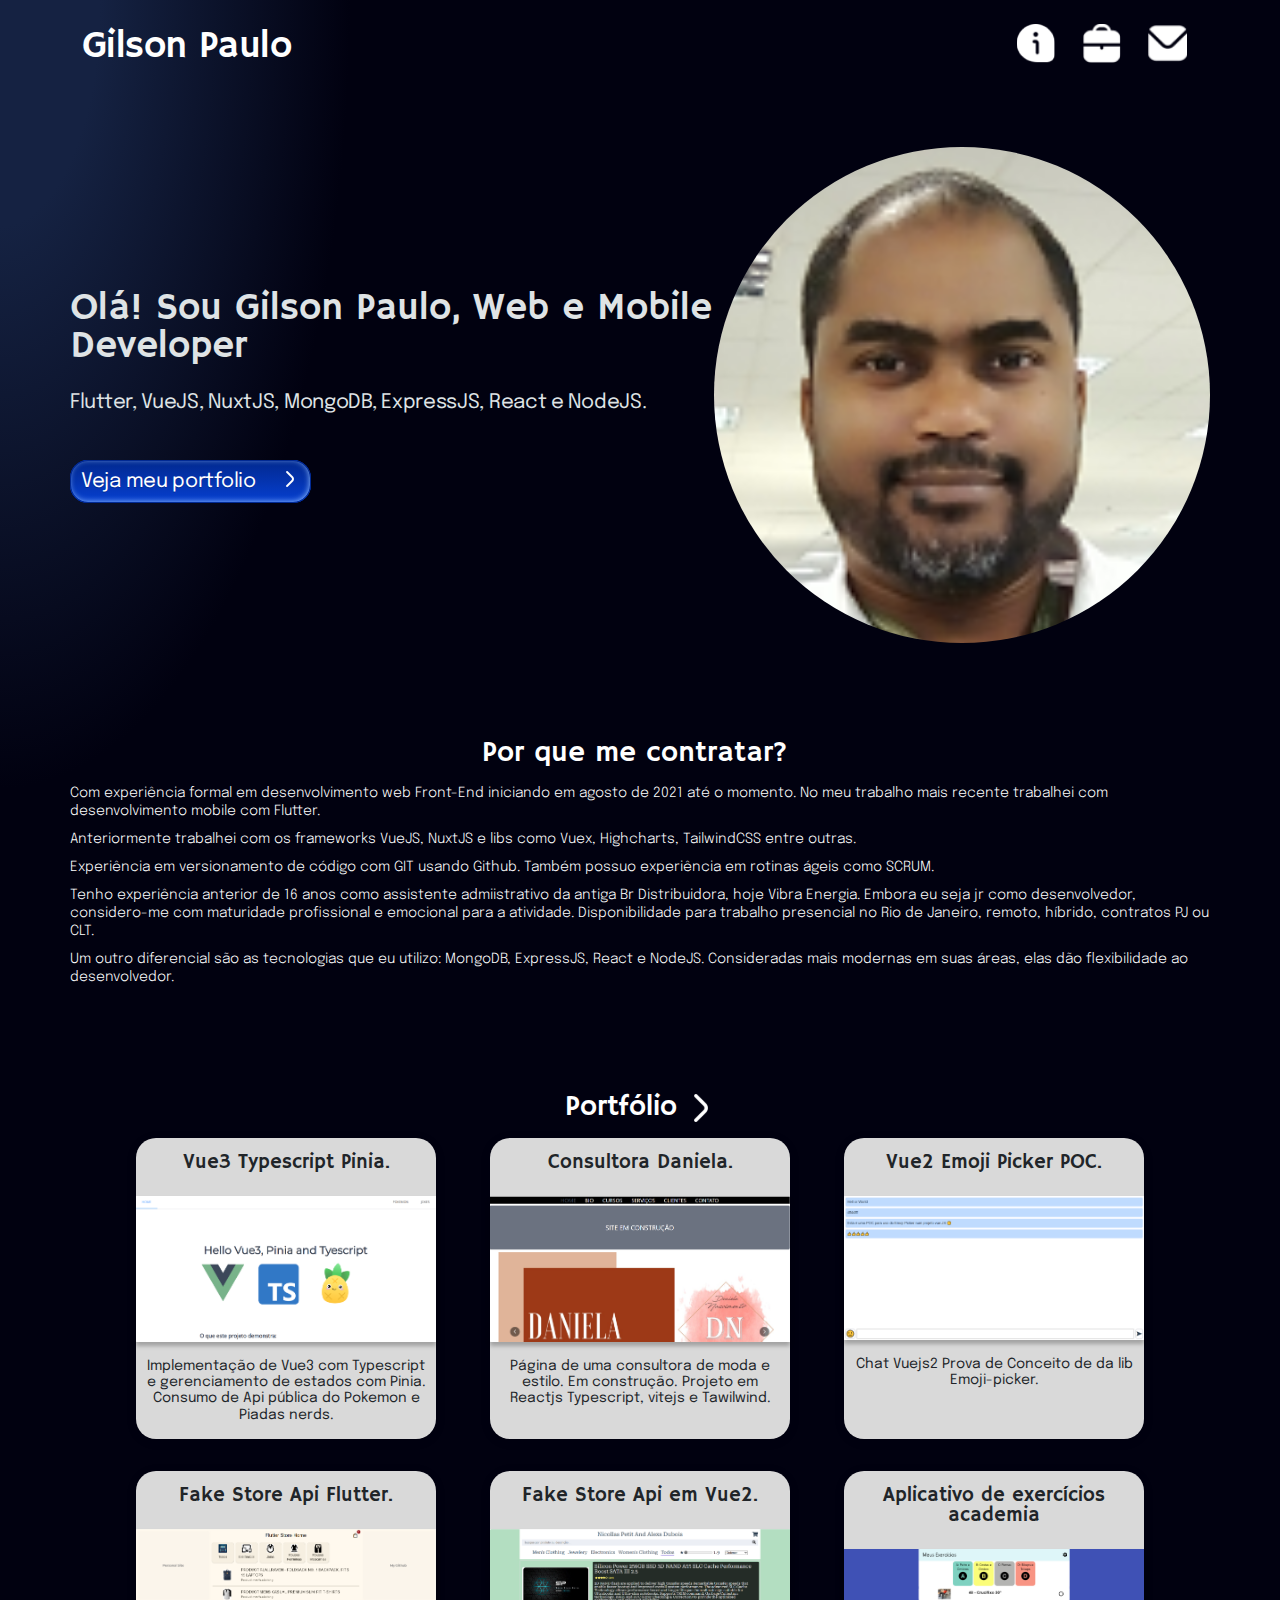
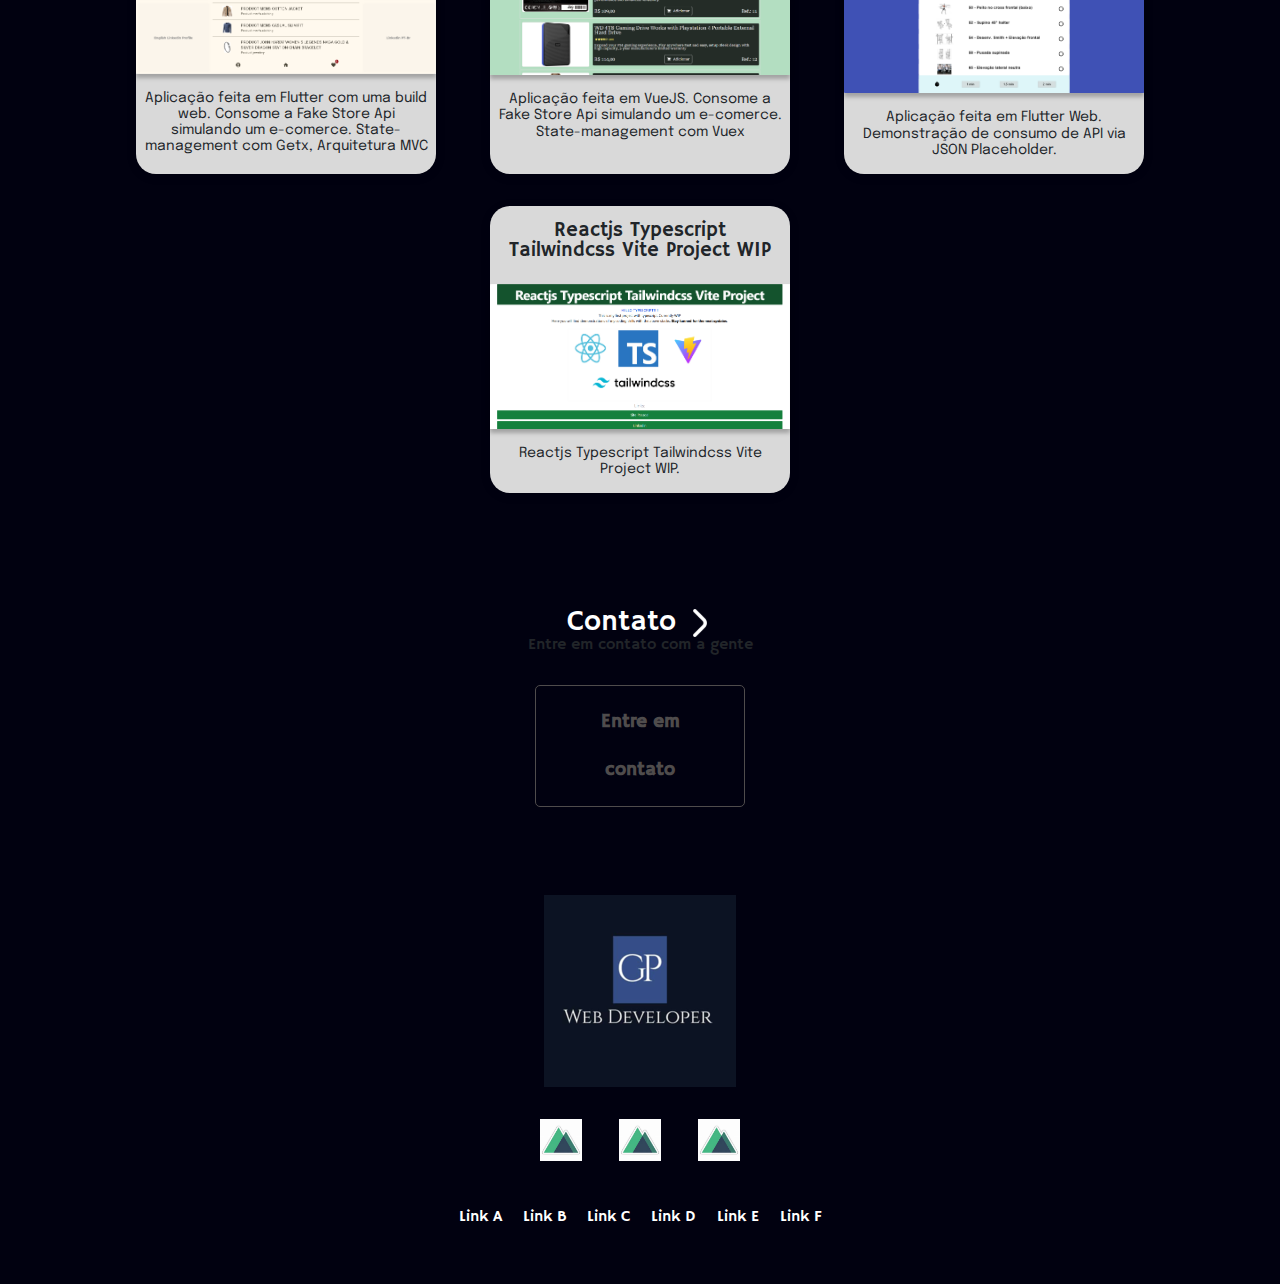
==== commit 63d30ca1: "feature: portfolio" ====
--- a/index.html
+++ b/index.html
@@ -1,5 +1,5 @@
 <!DOCTYPE html5>
-<html>
+<html lang="pt-1">
 
 <head>
     <meta http-equiv="Content-Type" content="text/html;charset=UTF-8">
@@ -7,6 +7,7 @@
     <title>Gilson Paulo </title>
     <link href="https://cdn.jsdelivr.net/npm/bootstrap@5.3.3/dist/css/bootstrap.min.css" rel="stylesheet"
         integrity="sha384-QWTKZyjpPEjISv5WaRU9OFeRpok6YctnYmDr5pNlyT2bRjXh0JMhjY6hW+ALEwIH" crossorigin="anonymous">
+    <link rel="stylesheet" href="https://cdnjs.cloudflare.com/ajax/libs/animate.css/4.1.1/animate.min.css" />
     <link href="css/reset.css" rel="stylesheet">
     <link href="css/base.css" rel="stylesheet">
     <link href="css/header.css" rel="stylesheet">
@@ -14,7 +15,7 @@
     <link href="css/diferenciais.css" rel="stylesheet">
     <link href="css/sobre.css" rel="stylesheet">
     <link href="css/contato.css" rel="stylesheet">
-    <link href="css/planos.css" rel="stylesheet">
+    <link href="css/portfolio.css" rel="stylesheet">
     <link href="css/institucional.css" rel="stylesheet">
     <link href="css/footer.css" rel="stylesheet">
 
@@ -25,8 +26,8 @@
 
         <h1 class="d-inline-block cabecalho__title">Gilson Paulo</h1>
         <nav class="d-inline-block">
-            <ul>
-                <li title="infromações" class="cabecalho__link"><a href="#">
+            <ul class="animate__animated animate__backInRight">
+                <li title="infromações" class="cabecalho__link"><a href="#sobre">
                         <img src="img/comentario-informacoes.png" />
                     </a></li>
                 <li title="portfolio" class="cabecalho__link"><a href="#portfolio">
@@ -41,8 +42,8 @@
     </header>
 
     <main>
-        <section class="chamada container justify-content-between">
-            <div class="d-flex flex-column text-start">
+        <section class="chamada container justify-content-between chamada__content">
+            <div class="d-flex flex-column chamada__left ">
 
                 <h2 class="chamada__titulo">Olá! Sou Gilson Paulo,
                     Web e Mobile Developer</h2>
@@ -63,121 +64,144 @@
         </section>
 
         <section class="diferenciais container">
-            <ul class="diferenciais__lista">
-                <li class="diferenciais__item 
-                    diferenciais__item--tempo">
-                    <h2 class="item__titulo">Tempo</h2>
-                    <p class="item__texto">Tempo é importante! Trabalhamos em ritmo acelerado, atendendo rigorosamente
-                        aos prazos.</p>
-                </li>
-                <li class="diferenciais__item 
-                    diferenciais__item--foco">
-                    <h2 class="item__titulo">Foco</h2>
-                    <p class="item__texto">Focamos no empreendimento! Oferecemos serviços de qualidade com preços
-                        acessíveis.</p>
-                </li>
-                <li class="diferenciais__item 
-                    diferenciais__item--foco">
-                    <h2 class="item__titulo">Especialistas</h2>
-                    <p class="item__texto">Equipe experiente e especializada! Testamos todos os produtos antes do
-                        lançamento.</p>
-                </li>
-            </ul>
-        </section>
-
-        <section class="sobre">
-            <div class="sobre__conteudo container">
-                <h2 class="sobre__titulo">Sobre</h2>
-                <p class="sobre__texto">Crio front ends <strong class="sobre__texto--destaque">responsivos</strong>!</p>
-                <p class="sobre__texto">
-                    Desenvolvedor fornt end com experiência em Vue e Nuxt. Também já elaborei projetos pessoais em
-                    React.
-                </p>
-                <p class="sobre__texto sobre__texto--destaque sobre__texto--divisao">
-                    Conte com uma equipe especializada e exclusiva pra projetos incríveis em qualquer plataforma.
-                </p>
-                <ul class="sobre__plataformas">
-                    <li><img src="img/node.jpeg" alt="Ícone do Mongo"></li>
-                    <li><img src="img/nuxt.jpeg" alt="Ícone Nuxt"></li>
-                    <li><img src="img/react.jpeg" alt="Ícone da react"></li>
-                    <li><img src="img/tailwindcss.png" alt="Ícone da Node"></li>
-                </ul>
-                <p class="sobre__texto">Desenvolvemos aplicativos para todas as plataformas</p>
-            </div>
-
-            <div class="centro">
-
-                <img src="img/gpsc.png" alt="Sobre a Apeperia" class="sobre__imagem">
-            </div>
-        </section>
-        <section id="portfolio" class="planos container">
-            <h2 class="planos__titulo">Planos</h2>
-            <div class="planos__cartoes">
+
+            <h2 class="section__titulo mb-3">Por que me contratar?</h2>
+
+            <p class="item__texto">
+                Com experiência formal em desenvolvimento web Front-End iniciando em agosto de 2021 até o
+                momento. No meu trabalho mais recente trabalhei com desenvolvimento mobile com Flutter. </p>
+
+            <p class="item__texto">
+                Anteriormente trabalhei com os frameworks VueJS, NuxtJS e libs como Vuex, Highcharts, TailwindCSS entre
+                outras.</p>
+
+            <p class="item__texto">
+                Experiência em versionamento de código com GIT usando Github. Também possuo experiência em rotinas ágeis
+                como SCRUM.</p>
+
+            <p class="item__texto">
+                Tenho experiência anterior de 16 anos como assistente admiistrativo da antiga Br Distribuidora, hoje
+                Vibra Energia. Embora eu seja jr como desenvolvedor, considero-me com maturidade profissional e
+                emocional para a atividade.
+                Disponibilidade para trabalho presencial no Rio de Janeiro, remoto, híbrido, contratos PJ ou CLT.
+            </p>
+
+            <p class="item__texto">
+                Um outro diferencial são as tecnologias que eu utilizo: MongoDB, ExpressJS, React e NodeJS. Consideradas
+                mais modernas em suas áreas, elas dão flexibilidade ao desenvolvedor.
+            </p>
+        </section>
+
+
+
+        <section id="portfolio" class="portfolio container">
+
+            <div class="align-items-end d-flex justify-content-center mb-3">
+                <div>
+
+                    <h2 class="section__titulo">Portfólio</h2>
+                </div>
+                <img class="pt-1" src="img/chevron-direito.svg" alt="imgsvg" />
+            </div>
+
+
+            <div class="portfolio__cartoes">
                 <div class="center_self">
-                    <div class="cartao cartao--start">
-                        <h3 class="cartao__titulo">Start</h3>
-                        <article class="cartao__conteudo">
-                            <p class="cartao__preco"><em>R$ 500</em></p>
-                            <p class="cartao__texto">5 manutenções mensais</p>
-                            <p class="cartao__texto">App SEO</p>
-                            <p class="cartao__texto">1 sistema operacional</p>
-                            <a role="button" href="plano.html" class="cartao__botao cartao__botao--start botao">Assinar
-                                plano</a>
-                        </article>
-                    </div>
-                    <div class="cartao cartao--ultra">
-                        <h3 class="cartao__titulo">Ultra</h3>
-                        <article class="cartao__conteudo">
-                            <p class="cartao__preco"><em>R$ 1500</em></p>
-                            <p class="cartao__texto">20 manutenções mensais</p>
-                            <p class="cartao__texto">App SEO</p>
-                            <p class="cartao__texto">4 sistemas operacionais</p>
-                            <p class="cartao__texto">24h de atendimento</p>
-                            <a href="" class="cartao__botao cartao__botao--ultra botao">Assinar plano</a>
-                        </article>
-                    </div>
-                    <div class="cartao cartao--mega">
-                        <h3 class="cartao__titulo">Mega</h3>
-                        <p class="cartao__preco"><em>R$ 1000</em></p>
-                        <article class="cartao__conteudo">
-                            <p class="cartao__texto">10 manutenções mensais</p>
-                            <p class="cartao__texto">App SEO</p>
-                            <p class="cartao__texto">2 sistemas operacionais</p>
-                            <a href="" class="cartao__botao cartao__botao--mega botao">Assinar plano</a>
-                        </article>
-                    </div>
+                    <div class="cartao">
+                        <h3 class="cartao__titulo">Vue3 Typescript Pinia.</h3>
+                        <article class="cartao__conteudo">
+                            <a role="button" href="https://vue-pinia-typescript.netlify.app/">
+                                <img src="img/vue3-type-pinia.PNG" />
+                            </a>
+                            <p class="cartao__texto mt-3 mx-2">Implementação de Vue3 com Typescript e gerenciamento de
+                                estados com Pinia. Consumo de Api pública do Pokemon e Piadas nerds.</p>
+                        </article>
+                    </div>
+                    <div class="cartao">
+                        <h3 class="cartao__titulo">Consultora Daniela.</h3>
+                        <article class="cartao__conteudo">
+                            <a role="button" href="https://www.daniestiloeimagem.com.br/">
+                                <img src="img/daniela.PNG" />
+                            </a>
+                            <p class="cartao__texto mt-3 mx-2">Página de uma consultora de moda e estilo. Em construção. Projeto em Reactjs Typescript, vitejs e Tawilwind.</p>
+                        </article>
+                    </div>
+
+                    <div class="cartao">
+                        <h3 class="cartao__titulo">Vue2 Emoji Picker POC.</h3>
+                        <article class="cartao__conteudo">
+                            <a role="button" href="https://emoji-picker-poc.netlify.app/#/">
+                                <img src="img/emoji-picker.PNG" />
+                            </a>
+                            <p class="cartao__texto mt-3 mx-2">Chat Vuejs2 Prova de Conceito de da lib Emoji-picker.</p>
+                        </article>
+                    </div>
+
+                    <div class="cartao">
+                        <h3 class="cartao__titulo">Fake Store Api Flutter.</h3>
+                        <article class="cartao__conteudo">
+                            <a role="button" href="https://gilson401.github.io/flutter_store/">
+                                <img src="img/flutter-fake-store.PNG" />
+                            </a>
+                            <p class="cartao__texto mt-3 mx-2">
+                                Aplicação feita em Flutter com uma build web. Consome a Fake Store Api simulando um
+                                e-comerce. State-management com Getx, Arquitetura MVC</p>
+                        </article>
+                    </div>
+
+                    <div class="cartao">
+                        <h3 class="cartao__titulo">Fake Store Api em Vue2.</h3>
+                        <article class="cartao__conteudo">
+                            <a role="button" href="https://petit-dubois.netlify.app/">
+                                <img src="img/vue-fake-store.PNG" />
+                            </a>
+                            <p class="cartao__texto mt-3 mx-2">
+                                Aplicação feita em VueJS. Consome a Fake Store Api simulando um e-comerce.
+                                State-management com Vuex</p>
+                        </article>
+                    </div>
+
+                    <div class="cartao">
+                        <h3 class="cartao__titulo">Aplicativo de exercícios academia</h3>
+                        <article class="cartao__conteudo">
+                            <a role="button" href="https://gilson401.github.io/workout-web/">
+                                <img src="img/workout.PNG" />
+                            </a>
+                            <p class="cartao__texto mt-3 mx-2">
+                                Aplicação feita em Flutter Web. Demonstração de consumo de API via JSON Placeholder.</p>
+                        </article>
+                    </div>
+                    
+                    <div class="cartao">
+                        <h3 class="cartao__titulo">Reactjs Typescript Tailwindcss Vite Project WIP</h3>
+                        <article class="cartao__conteudo">
+                            <a role="button" href="https://react-typescript-tailwind.netlify.app/">
+                                <img src="img/react-typescript-tailwind-demo.PNG" />
+                            </a>
+                            <p class="cartao__texto mt-3 mx-2">
+                                Reactjs Typescript Tailwindcss Vite Project WIP.</p>
+                        </article>
+                    </div>
+
                 </div>
             </div>
         </section>
 
         <section id="contato" class="contato container">
-            <h2 class="contato__titulo">Contato</h2>
+
+            <div class="align-items-end d-flex justify-content-center">
+                <div>
+
+                    <h2 class="section__titulo">Contato</h2>
+                </div>
+                <img class="pt-1" src="img/chevron-direito.svg" alt="imgsvg" />
+            </div>
+
             <p>Entre em contato com a gente</p>
             <a href="contato.html" class="contato__botao botao">Entre em contato</a>
         </section>
 
 
-
-        <section class="institucional container">
-
-            <h2 class="institucional__titulo"> Institucional </h2>
-
-            <article>
-                <address class="institucional__endereco">
-                    Rua lorem ipsum da silva
-                </address>
-
-                <a href="mailto:gilson@investfy.com" class="institucional__contato-email"> Email </a>
-            </article>
-
-            <div class="institucional__video">
-
-                <iframe width="100%" height="315" src="https://www.youtube.com/embed/nx7WJJ7Oh_Q?controls=0"
-                    title="YouTube video player" frameborder="0"
-                    allow="accelerometer; autoplay; clipboard-write; encrypted-media; gyroscope; picture-in-picture"
-                    allowfullscreen></iframe>
-            </div>
-        </section>
 
 
         <footer class="rodape container">
@@ -216,6 +240,10 @@
     <script src="https://cdn.jsdelivr.net/npm/bootstrap@5.3.3/dist/js/bootstrap.bundle.min.js"
         integrity="sha384-YvpcrYf0tY3lHB60NNkmXc5s9fDVZLESaAA55NDzOxhy9GkcIdslK1eN7N6jIeHz"
         crossorigin="anonymous"></script>
+
+    <!-- <script src="./js/animations.js"></script> -->
+    <script src="./js/titulo-com-seta.js"></script>
+
 </body>
 
 </html>--- a/css/base.css
+++ b/css/base.css
@@ -21,10 +21,12 @@
     --planos-cartao-ultra: #B04CD9;
     --planos-cartao-mega: #E33B3B;
 
+    --cartao-texto: #010212;
+
     --hammersmith: "Hammersmith One", sans-serif;
     --epilogue: "Epilogue", sans-serif;
 
-
+--smal-h-pad: 5.5rem;
 
 
 }
@@ -42,4 +44,15 @@
     border: 1px solid;
     border-radius: 5px;
 
+}
+
+.section__titulo {
+    color: var(--branco);
+    font-weight: 400;
+    font-size: 29px;
+    font-family: var(--hammersmith);
+    text-align: center;
+    
+    margin-right: 10px;
+
 }--- a/css/header.css
+++ b/css/header.css
@@ -1,25 +1,20 @@
 .cabecalho {
     color: #FFF;
+    container-type: inline-size;
 }
 
 .cabecalho__title {
     font-family: var(--hammersmith);
-    font-size: 38px;
+    font-size: 25px;
     font-weight: 400;
-    line-height: 46.56px;
+    line-height: 22.08px;
     letter-spacing: -0.015em;
     text-align: left;
 }
 
-.cabecalho__logo {
-    border-radius: 50%;
-    height: 474px;
-    width: 474px;
-}
 
-.cabecalho__navegacao {
-    text-align: center;
-}
+
+
 
 .cabecalho__link {
     font-size: 1.1rem;
@@ -33,7 +28,22 @@
 
 
 .cabecalho__link img {
-    width: 38.41px;
-    height: 39.16px;
+    width: 21.5px;
+    aspect-ratio: 1/1;
+    /* height: 12.5px; */
 }
 
+ 
+  @container (min-width: 700px) {
+    .cabecalho__link img {
+        width: 38.41px;
+        height: 39.16px;
+    }
+
+    .cabecalho__title {
+        font-size: 38px;
+        line-height: 46.56px;
+    }
+
+  }
+  --- a/css/section-me.css
+++ b/css/section-me.css
@@ -4,13 +4,21 @@
     align-items: center;
     color: var(--azul-claro);
     text-align: center;
-    padding-top: 2.5rem;
-    padding-bottom: 2.5rem;
+    padding: 2.5rem 5.5rem;
+}
+
+.chamada__content {
+    container-type: inline-size;
+    container-name: chamada-me;
+}
+
+.chamada__left {
+    text-align: center !important;
 }
 
 .chamada__titulo {
     font-family: var(--hammersmith);
-    font-size: 2.375rem;
+    font-size: 1.75rem;
     font-weight: 400;
     margin-bottom: 1.5rem;
 }
@@ -24,9 +32,10 @@
 }
 
 .chamada__portrait {
-    width: clamp(50vw, 70vw, 474px) ;
+    width: clamp(50vw, 60vw, 400px);
     border-radius: 50%;
     aspect-ratio: 1/1;
+    margin-bottom: 30px;
 }
 
 .chamada__botao {
@@ -61,7 +70,7 @@
 .chamada__botao img {
     margin-left: 20px;
     width: 20px;
-    height: 20px;
+    height: 20px;    
 }
 
 
@@ -69,6 +78,16 @@
     .chamada__texto {
         max-width: 900px;
     }
+
+    .chamada__titulo {
+        font-size: 2.375rem;
+    }
+
+    .chamada {
+        padding-left: unset;
+        padding-right: unset;
+    }
+
 }
 
 @media screen and (min-width: 1024px) {
@@ -76,4 +95,13 @@
         display: flex;
         flex-direction: row;
     }
+    .chamada__portrait {
+        margin-bottom: 0;
+    }
+}
+
+@container chamada-me (min-width: 768px) {
+    .chamada__left {
+        text-align: left !important;
+    }
 }--- a/css/diferenciais.css
+++ b/css/diferenciais.css
@@ -1,43 +1,30 @@
 .diferenciais {
-    padding-top: 3.5rem;
-    padding-bottom: 3.5rem;
-}
-
-.diferenciais__lista {
-    display: flex;
-    flex-wrap: wrap;
-    justify-content: space-evenly;
-}
-
-.diferenciais__item {
-    max-width: 350px;
-    box-sizing: border-box;
-    padding: 2rem 0 2rem 5rem;
-    background-repeat: no-repeat;
-    background-position: top 1.2rem left 0.5rem;
+    padding: 2.5rem var(--smal-h-pad);
+    text-align: center;
 }
 
 
-.diferenciais__item--tempo {
-    background-image: url("https://imagensemoldes.com.br/wp-content/uploads/2020/08/Cartoon-Ampulheta-PNG-1024x1024.png");
-    background-size: 4rem 4rem;
-}
-
-.diferenciais__item--foco {
-    background-image: url("https://www.cabodesantoagostinho.pe.leg.br/imagens/lupa.png");
-    background-size: 4rem 4rem;
-}
-
 .item__titulo {
-    color: var(--cinza-escuro);
-    font-weight: 700;
-    font-size: 1.2rem;
-    text-transform: uppercase;
+    color: var(--branco);
+    font-weight: 400;
+    font-size: 30px;
     font-family: var(--hammersmith);
     margin-bottom: 1.5rem;
 }
 
 .item__texto {
-    line-height: normal;
+    color: var(--branco);
+    line-height: 18px;
     font-family: var(--epilogue);
+    font-weight: 300;
+    font-size: 14px;
+    margin-top: 10px;
+}
+
+@media screen and (min-width: 768px) {
+    .diferenciais {
+        padding: 3.5rem 0;
+        text-align: left;
+    }
+    
 }--- a/css/portfolio.css
+++ b/css/portfolio.css
@@ -0,0 +1,80 @@
+.portfolio {
+ 
+    padding-top: 3rem;
+    padding-bottom: 3rem;
+}
+
+
+
+.portfolio__cartoes {   
+    max-width: 2000px;
+    justify-content: space-between;
+    width: 100%;
+}
+
+
+.center_self{
+    display: flex;
+    flex-wrap: wrap;
+    justify-content: space-evenly;
+}
+
+.cartao {
+    background-color: var(--cinza-medio);
+    width: 100%;
+    max-width: 300px;    
+    margin-bottom: 2rem;
+    padding-bottom: 1rem;
+    border-radius: 20px;
+    box-shadow: 0 2px 10px 2px #00000010;
+}
+
+.cartao__titulo {
+    font-weight: 400;
+    font-size: 20px;
+    text-align: center;
+    padding: 15px;
+    margin-bottom: .5rem;
+    font-family: var(--hammersmith);
+}
+
+
+
+.cartao__conteudo img{
+    width: 100%;
+    box-shadow: 0px 4px 4px 0px rgba(0,0,0,0.25); 
+}
+
+.cartao__texto {
+    color: var(cartao-texto);
+    line-height: 16.25px;
+    font-size: 14px;
+    font-weight: 400;
+    font-family: var(--epilogue);
+    text-align: center;
+}
+
+
+.cartao--start {
+    color: var(--portfolio-cartao-start);
+}
+
+.cartao--ultra {
+    color: var(--portfolio-cartao-ultra);
+}
+
+.cartao--mega {
+    color: var(--portfolio-cartao-mega);
+}
+
+.cartao__botao--start {
+    border-color: var(--portfolio-cartao-start);
+}
+
+.cartao__botao--ultra {
+    border-color: var(--portfolio-cartao-ultra);
+}
+
+.cartao__botao--mega {
+    border-color: var(--portfolio-cartao-mega);
+}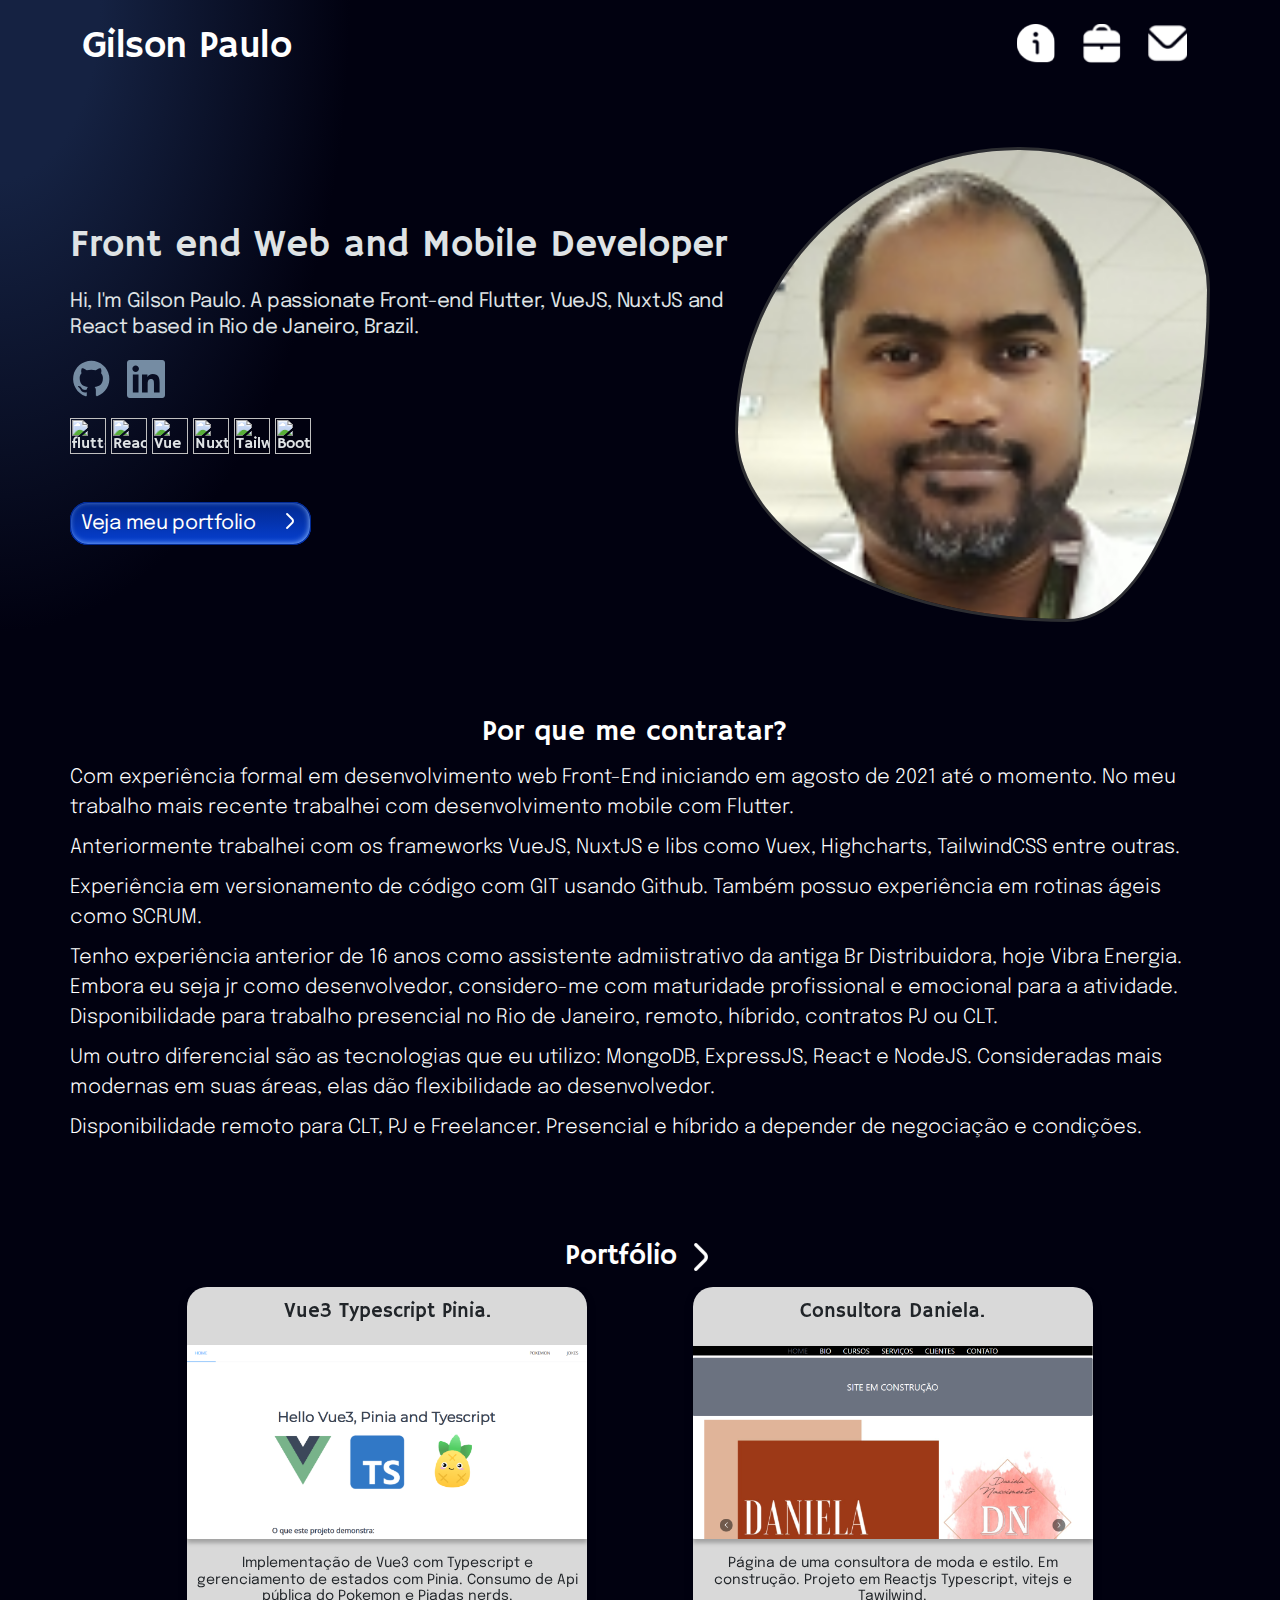
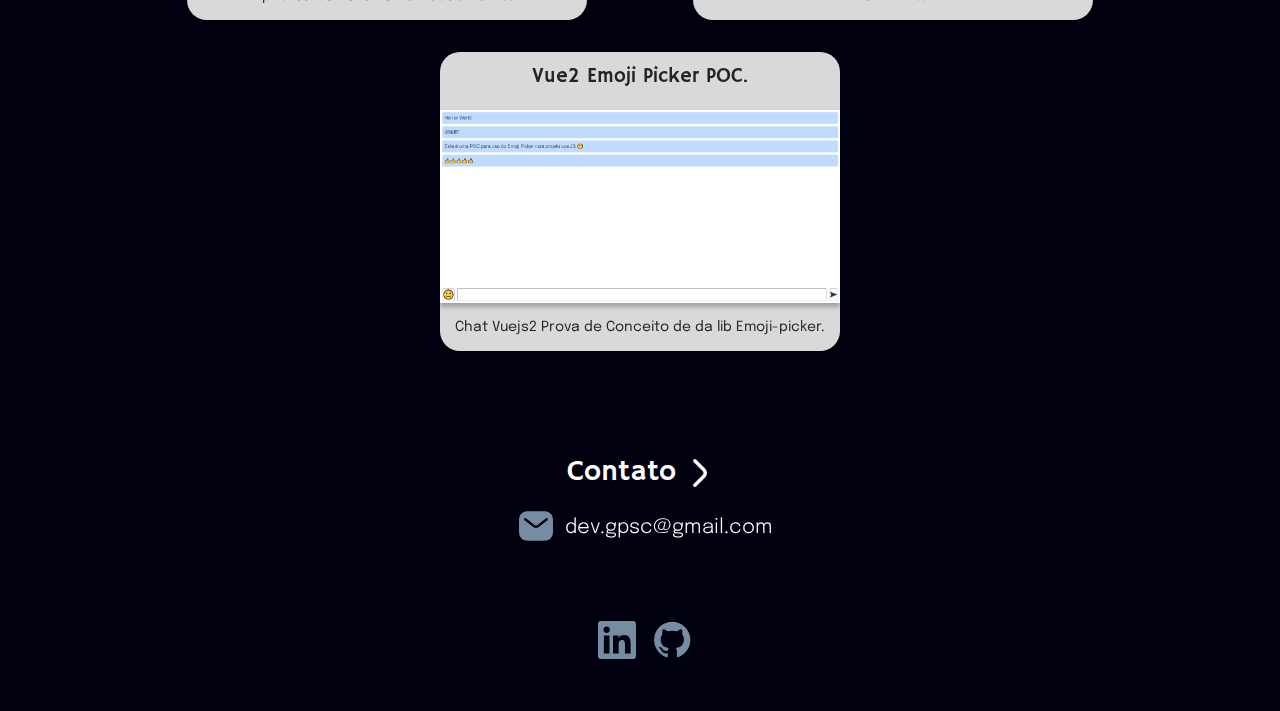
==== commit 9d7e9957: "finalização" ====
--- a/index.html
+++ b/index.html
@@ -27,7 +27,7 @@
         <h1 class="d-inline-block cabecalho__title">Gilson Paulo</h1>
         <nav class="d-inline-block">
             <ul class="animate__animated animate__backInRight">
-                <li title="infromações" class="cabecalho__link"><a href="#sobre">
+                <li title="infromações" class="cabecalho__link"><a href="#diferenciais">
                         <img src="img/comentario-informacoes.png" />
                     </a></li>
                 <li title="portfolio" class="cabecalho__link"><a href="#portfolio">
@@ -45,10 +45,51 @@
         <section class="chamada container justify-content-between chamada__content">
             <div class="d-flex flex-column chamada__left ">
 
-                <h2 class="chamada__titulo">Olá! Sou Gilson Paulo,
-                    Web e Mobile Developer</h2>
-
-                <p class="chamada__texto">Flutter, VueJS, NuxtJS, MongoDB, ExpressJS, React e NodeJS.</p>
+                <h2 class="chamada__titulo"> Front end Web and Mobile Developer</h2>
+
+                <p class="chamada__texto">
+                    Hi, I'm Gilson Paulo. A passionate Front-end Flutter, VueJS, NuxtJS and React based in Rio de
+                    Janeiro, Brazil.</p>
+
+                <div class="chamada__links mt-3">
+                    <a href="https://github.com/Gilson401" target="_blank" class="hvr-bob">
+
+                        <img class="pt-1 " src="img/github-svgrepo-com.svg" alt="github" />
+                    </a>
+
+                    <a href="https://www.linkedin.com/in/gpsc/?locale=en_US" target="_blank" class="hvr-bob">
+
+                        <img class="pt-1 mx-2" src="img/linkedin-svgrepo-com.svg" alt="linkedin." />
+                    </a>
+                </div>
+
+                <div class="mt-3">
+
+                    <a href="https://flutter.dev/" target="_blank" rel="noreferrer" class="hvr-bob">
+                        <img src="https://cdn.jsdelivr.net/gh/devicons/devicon/icons/flutter/flutter-original.svg"
+                            height="36" width="36" alt="flutter logo" />
+                    </a>
+
+                    <a href="https://reactjs.org/" target="_blank" rel="noreferrer" class="hvr-bob"><img
+                            src="https://raw.githubusercontent.com/danielcranney/readme-generator/main/public/icons/skills/react-colored.svg"
+                            width="36" height="36" alt="React" /></a>
+
+                    <a href="https://vuejs.org/" target="_blank" rel="noreferrer" class="hvr-bob"><img
+                            src="https://v2.vuejs.org/images/logo.svg" width="36" height="36" alt="Vue" /></a>
+
+                    <a href="https://nuxtjs.org/" target="_blank" rel="noreferrer" class="hvr-bob"><img
+                            src="https://raw.githubusercontent.com/danielcranney/readme-generator/main/public/icons/skills/nuxtjs-colored.svg"
+                            width="36" height="36" alt="Nuxtjs" /></a>
+
+                    <a href="https://tailwindcss.com/" target="_blank" rel="noreferrer" class="hvr-bob">
+                        <img src="https://raw.githubusercontent.com/danielcranney/readme-generator/main/public/icons/skills/tailwindcss-colored.svg"
+                            width="36" height="36" alt="TailwindCSS" /></a>
+
+                    <a href="https://getbootstrap.com/" target="_blank" rel="noreferrer" class="hvr-bob"><img
+                            src="https://raw.githubusercontent.com/danielcranney/readme-generator/main/public/icons/skills/bootstrap-colored.svg"
+                            width="36" height="36" alt="Bootstrap" /></a>
+
+                </div>
                 <div class="mt-5">
 
                     <a class="chamada__botao" href="#portfolio">
@@ -60,10 +101,10 @@
                 </div>
             </div>
 
-            <img src="img/gilson.png" alt="user image" class="chamada__portrait ml-5">
+            <img src="img/gilson.png" alt="user image" class="chamada__portrait ml-5 hero-img">
         </section>
 
-        <section class="diferenciais container">
+        <section id="diferenciais" class="diferenciais container">
 
             <h2 class="section__titulo mb-3">Por que me contratar?</h2>
 
@@ -90,12 +131,17 @@
                 Um outro diferencial são as tecnologias que eu utilizo: MongoDB, ExpressJS, React e NodeJS. Consideradas
                 mais modernas em suas áreas, elas dão flexibilidade ao desenvolvedor.
             </p>
+
+            <p class="item__texto">
+                Disponibilidade remoto para CLT, PJ e Freelancer. Presencial e híbrido a depender de negociação e
+                condições.
+            </p>
+
         </section>
 
 
 
         <section id="portfolio" class="portfolio container">
-
             <div class="align-items-end d-flex justify-content-center mb-3">
                 <div>
 
@@ -104,135 +150,182 @@
                 <img class="pt-1" src="img/chevron-direito.svg" alt="imgsvg" />
             </div>
 
-
-            <div class="portfolio__cartoes">
-                <div class="center_self">
-                    <div class="cartao">
-                        <h3 class="cartao__titulo">Vue3 Typescript Pinia.</h3>
-                        <article class="cartao__conteudo">
-                            <a role="button" href="https://vue-pinia-typescript.netlify.app/">
-                                <img src="img/vue3-type-pinia.PNG" />
-                            </a>
-                            <p class="cartao__texto mt-3 mx-2">Implementação de Vue3 com Typescript e gerenciamento de
-                                estados com Pinia. Consumo de Api pública do Pokemon e Piadas nerds.</p>
-                        </article>
+            <div id="carouselExampleFade" class="carousel slide carousel-dark carousel-fade" data-bs-ride="carousel">
+                <div class="carousel-inner">
+                    <div class="carousel-item active">
+
+                        <div class="center_self">
+                            <div class="cartao">
+                                <h3 class="cartao__titulo">Vue3 Typescript Pinia.</h3>
+                                <article class="cartao__conteudo">
+                                    <a role="button" href="https://vue-pinia-typescript.netlify.app/">
+                                        <img src="img/portfolio-thumbs/vue3-type-pinia.PNG" />
+                                    </a>
+                                    <p class="cartao__texto mt-3 mx-2">Implementação de Vue3 com Typescript e
+                                        gerenciamento de
+                                        estados com Pinia. Consumo de Api pública do Pokemon e Piadas nerds.</p>
+                                </article>
+                            </div>
+                            <div class="cartao">
+                                <h3 class="cartao__titulo">Consultora Daniela.</h3>
+                                <article class="cartao__conteudo">
+                                    <a role="button" href="https://www.daniestiloeimagem.com.br/">
+                                        <img src="img/portfolio-thumbs/daniela.PNG" />
+                                    </a>
+                                    <p class="cartao__texto mt-3 mx-2">Página de uma consultora de moda e estilo. Em
+                                        construção. Projeto em Reactjs Typescript, vitejs e Tawilwind.</p>
+                                </article>
+                            </div>
+
+                            <div class="cartao">
+                                <h3 class="cartao__titulo">Vue2 Emoji Picker POC.</h3>
+                                <article class="cartao__conteudo">
+                                    <a role="button" href="https://emoji-picker-poc.netlify.app/#/">
+                                        <img src="img/portfolio-thumbs/emoji-picker.PNG" />
+                                    </a>
+                                    <p class="cartao__texto mt-3 mx-2">Chat Vuejs2 Prova de Conceito de da lib
+                                        Emoji-picker.</p>
+                                </article>
+                            </div>
+                        </div>
                     </div>
-                    <div class="cartao">
-                        <h3 class="cartao__titulo">Consultora Daniela.</h3>
-                        <article class="cartao__conteudo">
-                            <a role="button" href="https://www.daniestiloeimagem.com.br/">
-                                <img src="img/daniela.PNG" />
-                            </a>
-                            <p class="cartao__texto mt-3 mx-2">Página de uma consultora de moda e estilo. Em construção. Projeto em Reactjs Typescript, vitejs e Tawilwind.</p>
-                        </article>
+
+
+                    <!-- === -->
+                    <div class="carousel-item">
+                        <div class="center_self">
+                            <div class="cartao">
+                                <h3 class="cartao__titulo">Fake Store Api Flutter.</h3>
+                                <article class="cartao__conteudo">
+                                    <a role="button" href="https://gilson401.github.io/flutter_store/">
+                                        <img src="img/portfolio-thumbs/flutter-fake-store.PNG" />
+                                    </a>
+                                    <p class="cartao__texto mt-3 mx-2">
+                                        Aplicação feita em Flutter com uma build web. Consome a Fake Store Api simulando
+                                        um
+                                        e-comerce. State-management com Getx, Arquitetura MVC</p>
+                                </article>
+                            </div>
+
+                            <div class="cartao">
+                                <h3 class="cartao__titulo">Fake Store Api em Vue2.</h3>
+                                <article class="cartao__conteudo">
+                                    <a role="button" href="https://petit-dubois.netlify.app/">
+                                        <img src="img/portfolio-thumbs/vue-fake-store.PNG" />
+                                    </a>
+                                    <p class="cartao__texto mt-3 mx-2">
+                                        Aplicação feita em VueJS. Consome a Fake Store Api simulando um e-comerce.
+                                        State-management com Vuex</p>
+                                </article>
+                            </div>
+
+                            <div class="cartao">
+                                <h3 class="cartao__titulo">Aplicativo de exercícios academia</h3>
+                                <article class="cartao__conteudo">
+                                    <a role="button" href="https://gilson401.github.io/workout-web/">
+                                        <img src="img/portfolio-thumbs/workout.PNG" />
+                                    </a>
+                                    <p class="cartao__texto mt-3 mx-2">
+                                        Aplicação feita em Flutter Web. Demonstração de consumo de API via JSON
+                                        Placeholder.</p>
+                                </article>
+                            </div>
+                        </div>
+
                     </div>
-
-                    <div class="cartao">
-                        <h3 class="cartao__titulo">Vue2 Emoji Picker POC.</h3>
-                        <article class="cartao__conteudo">
-                            <a role="button" href="https://emoji-picker-poc.netlify.app/#/">
-                                <img src="img/emoji-picker.PNG" />
-                            </a>
-                            <p class="cartao__texto mt-3 mx-2">Chat Vuejs2 Prova de Conceito de da lib Emoji-picker.</p>
-                        </article>
+                    <!-- === -->
+                    <div class="carousel-item">
+                        <div class="center_self">
+                            <div class="cartao">
+                                <h3 class="cartao__titulo">Reactjs Typescript Tailwindcss Vite Project WIP</h3>
+                                <article class="cartao__conteudo">
+                                    <a role="button" href="https://react-typescript-tailwind.netlify.app/">
+                                        <img src="img/portfolio-thumbs/react-typescript-tailwind-demo.PNG" />
+                                    </a>
+                                    <p class="cartao__texto mt-3 mx-2">
+                                        Reactjs Typescript Tailwindcss Vite Project WIP.</p>
+                                </article>
+                            </div>
+
+                            <div class="cartao">
+                                <h3 class="cartao__titulo">Em desenvolvimento</h3>
+                                <article class="cartao__conteudo">
+                                    <a role="button" href="#">
+                                        <img src="img/portfolio-thumbs/coming-soon.png" />
+                                    </a>
+                                    <p class="cartao__texto mt-3 mx-2">
+                                        Em desenvolvimento.</p>
+                                </article>
+                            </div>
+
+                            <div class="cartao">
+                                <h3 class="cartao__titulo">Em desenvolvimento</h3>
+                                <article class="cartao__conteudo">
+                                    <a role="button" href="#">
+                                        <img src="img/portfolio-thumbs/coming-soon.png" />
+                                    </a>
+                                    <p class="cartao__texto mt-3 mx-2">
+                                        Em desenvolvimento.</p>
+                                </article>
+                            </div>
+
+                        </div>
                     </div>
 
-                    <div class="cartao">
-                        <h3 class="cartao__titulo">Fake Store Api Flutter.</h3>
-                        <article class="cartao__conteudo">
-                            <a role="button" href="https://gilson401.github.io/flutter_store/">
-                                <img src="img/flutter-fake-store.PNG" />
-                            </a>
-                            <p class="cartao__texto mt-3 mx-2">
-                                Aplicação feita em Flutter com uma build web. Consome a Fake Store Api simulando um
-                                e-comerce. State-management com Getx, Arquitetura MVC</p>
-                        </article>
-                    </div>
-
-                    <div class="cartao">
-                        <h3 class="cartao__titulo">Fake Store Api em Vue2.</h3>
-                        <article class="cartao__conteudo">
-                            <a role="button" href="https://petit-dubois.netlify.app/">
-                                <img src="img/vue-fake-store.PNG" />
-                            </a>
-                            <p class="cartao__texto mt-3 mx-2">
-                                Aplicação feita em VueJS. Consome a Fake Store Api simulando um e-comerce.
-                                State-management com Vuex</p>
-                        </article>
-                    </div>
-
-                    <div class="cartao">
-                        <h3 class="cartao__titulo">Aplicativo de exercícios academia</h3>
-                        <article class="cartao__conteudo">
-                            <a role="button" href="https://gilson401.github.io/workout-web/">
-                                <img src="img/workout.PNG" />
-                            </a>
-                            <p class="cartao__texto mt-3 mx-2">
-                                Aplicação feita em Flutter Web. Demonstração de consumo de API via JSON Placeholder.</p>
-                        </article>
-                    </div>
-                    
-                    <div class="cartao">
-                        <h3 class="cartao__titulo">Reactjs Typescript Tailwindcss Vite Project WIP</h3>
-                        <article class="cartao__conteudo">
-                            <a role="button" href="https://react-typescript-tailwind.netlify.app/">
-                                <img src="img/react-typescript-tailwind-demo.PNG" />
-                            </a>
-                            <p class="cartao__texto mt-3 mx-2">
-                                Reactjs Typescript Tailwindcss Vite Project WIP.</p>
-                        </article>
-                    </div>
-
-                </div>
+
+                </div>
+                <button class="carousel-control-prev" type="button" data-bs-target="#carouselExampleFade"
+                    data-bs-slide="prev">
+                    <span class="carousel-control-prev-icon" aria-hidden="true"></span>
+                    <span class="visually-hidden">Previous</span>
+                </button>
+                <button class="carousel-control-next" type="button" data-bs-target="#carouselExampleFade"
+                    data-bs-slide="next">
+                    <span class="carousel-control-next-icon" aria-hidden="true"></span>
+                    <span class="visually-hidden">Next</span>
+                </button>
             </div>
         </section>
-
         <section id="contato" class="contato container">
-
             <div class="align-items-end d-flex justify-content-center">
                 <div>
-
                     <h2 class="section__titulo">Contato</h2>
                 </div>
                 <img class="pt-1" src="img/chevron-direito.svg" alt="imgsvg" />
             </div>
 
-            <p>Entre em contato com a gente</p>
-            <a href="contato.html" class="contato__botao botao">Entre em contato</a>
+            <div class="chamada__links mt-3 d-flex">
+
+                <a href="https://www.linkedin.com/in/gpsc/?locale=en_US" target="_blank" class="hvr-bob">
+
+                    <img class="pt-1 mx-2" src="img/email-svgrepo-com.svg" alt="linkedin." />
+                </a>
+
+                <a href="mailto:dev.gpsc@gmail.com" target="_blank" class="hvr-bob item__texto">
+                    dev.gpsc@gmail.com
+                </a>
+
+            </div>
         </section>
 
 
 
-
         <footer class="rodape container">
-            <img src="img/gpsc.png" alt="logo" class="rodape__logo">
             <ul class="rodape__social">
-                <li class="rodape_links_items">
-                    <a href="https://www.linkedin.com/in/gpsc/" class="rodape__midia">
-                        <img src="img/nuxt.jpeg" alt="alt" class="rodape__img">
+                <li class="rodape_links_items chamada__links">
+                    <a href="https://www.linkedin.com/in/gpsc/" class="hvr-bob">
+                        <img class="pt-1 mx-2" src="img/linkedin-svgrepo-com.svg" alt="linkedin." />
                     </a>
                 </li>
-                <li class="rodape_links_items">
-                    <a href="https://www.linkedin.com/in/gpsc/" class="rodape__midia">
-                        <img src="img/nuxt.jpeg" alt="alt" class="rodape__img">
+                <li class="rodape_links_items chamada__links">
+                    <a href="https://github.com/Gilson401" target="_blank" class="hvr-bob">
+
+                        <img class="pt-1 " src="img/github-svgrepo-com.svg" alt="github" />
                     </a>
                 </li>
-                <li class="rodape_links_items">
-                    <a href="https://www.linkedin.com/in/gpsc/" class="rodape__midia">
-                        <img src="img/nuxt.jpeg" alt="alt" class="rodape__img">
-                    </a>
-                </li>
+
             </ul>
-            <naf>
-                <ul class="rodape__navegacao">
-                    <li class="rodape__link"><a href="#"> Link A</a></li>
-                    <li class="rodape__link"><a href="#"> Link B </a></li>
-                    <li class="rodape__link"><a href="#"> Link C</a></li>
-                    <li class="rodape__link"><a href="#">Link D</a></li>
-                    <li class="rodape__link"><a href="#">Link E</a></li>
-                    <li class="rodape__link"><a href="#">Link F</a></li>
-                </ul>
-            </naf>
+
         </footer>
 
 
@@ -241,9 +334,6 @@
         integrity="sha384-YvpcrYf0tY3lHB60NNkmXc5s9fDVZLESaAA55NDzOxhy9GkcIdslK1eN7N6jIeHz"
         crossorigin="anonymous"></script>
 
-    <!-- <script src="./js/animations.js"></script> -->
-    <script src="./js/titulo-com-seta.js"></script>
-
 </body>
 
 </html>--- a/css/base.css
+++ b/css/base.css
@@ -4,7 +4,6 @@
     --branco: #FFFFFF;
     --azul-claro: #DFE3E5;
     --gradient: #EB3812;
-    --branco: #FFF;
     --azul-claro: #DFE3E5;
     --vermelho-forte: #B72E2E;
     --cinza-escuro: #4F4C4C;
@@ -27,6 +26,7 @@
     --epilogue: "Epilogue", sans-serif;
 
 --smal-h-pad: 5.5rem;
+--section-v-pad: 2.5rem;
 
 
 }
@@ -55,4 +55,67 @@
     
     margin-right: 10px;
 
-}+}
+
+@-webkit-keyframes hvr-bob {
+    0% {
+      -webkit-transform: translateY(-8px);
+      transform: translateY(-8px);
+    }
+    50% {
+      -webkit-transform: translateY(-4px);
+      transform: translateY(-4px);
+    }
+    100% {
+      -webkit-transform: translateY(-8px);
+      transform: translateY(-8px);
+    }
+  }
+  @keyframes hvr-bob {
+    0% {
+      -webkit-transform: translateY(-8px);
+      transform: translateY(-8px);
+    }
+    50% {
+      -webkit-transform: translateY(-4px);
+      transform: translateY(-4px);
+    }
+    100% {
+      -webkit-transform: translateY(-8px);
+      transform: translateY(-8px);
+    }
+  }
+  @-webkit-keyframes hvr-bob-float {
+    100% {
+      -webkit-transform: translateY(-8px);
+      transform: translateY(-8px);
+    }
+  }
+  @keyframes hvr-bob-float {
+    100% {
+      -webkit-transform: translateY(-8px);
+      transform: translateY(-8px);
+    }
+  }
+  .hvr-bob {
+    display: inline-block;
+    -webkit-transform: perspective(1px) translateZ(0);
+    transform: perspective(1px) translateZ(0);
+    box-shadow: 0 0 1px rgba(0, 0, 0, 0);
+  }
+  .hvr-bob:hover, .hvr-bob:focus, .hvr-bob:active {
+    -webkit-animation-name: hvr-bob-float, hvr-bob;
+    animation-name: hvr-bob-float, hvr-bob;
+    -webkit-animation-duration: .3s, 1.5s;
+    animation-duration: .3s, 1.5s;
+    -webkit-animation-delay: 0s, .3s;
+    animation-delay: 0s, .3s;
+    -webkit-animation-timing-function: ease-out, ease-in-out;
+    animation-timing-function: ease-out, ease-in-out;
+    -webkit-animation-iteration-count: 1, infinite;
+    animation-iteration-count: 1, infinite;
+    -webkit-animation-fill-mode: forwards;
+    animation-fill-mode: forwards;
+    -webkit-animation-direction: normal, alternate;
+    animation-direction: normal, alternate;
+  }--- a/css/section-me.css
+++ b/css/section-me.css
@@ -4,7 +4,8 @@
     align-items: center;
     color: var(--azul-claro);
     text-align: center;
-    padding: 2.5rem 5.5rem;
+    padding-top: var(--section-v-pad);
+    padding-bottom: var(--section-v-pad);
 }
 
 .chamada__content {
@@ -36,6 +37,41 @@
     border-radius: 50%;
     aspect-ratio: 1/1;
     margin-bottom: 30px;
+
+    -webkit-animation: morph 8s ease-in-out infinite;
+    animation: morph 8s ease-in-out infinite;
+    background-position: 50%;
+    background-repeat: no-repeat;
+    background-size: cover;
+    border: 3px solid #2d2e32;
+    border-radius: 60% 40% 30% 70%/60% 30% 70% 40%;
+    position: relative;
+    transition: all 1s ease-in-out;
+
+}
+
+.chamada__links img {
+    width: 42px;
+    height: 42px;
+}
+
+
+
+
+
+@keyframes morph {
+
+    0% {
+        border-radius: 60% 40% 30% 70% / 60% 30% 70% 40%;
+    }
+
+    50% {
+        border-radius: 30% 60% 70% 40% / 50% 60% 30% 60%;
+    }
+
+    100% {
+        border-radius: 60% 40% 30% 70% / 60% 30% 70% 40%;
+    }
 }
 
 .chamada__botao {
@@ -70,7 +106,7 @@
 .chamada__botao img {
     margin-left: 20px;
     width: 20px;
-    height: 20px;    
+    height: 20px;
 }
 
 
@@ -95,6 +131,7 @@
         display: flex;
         flex-direction: row;
     }
+
     .chamada__portrait {
         margin-bottom: 0;
     }
--- a/css/diferenciais.css
+++ b/css/diferenciais.css
@@ -1,5 +1,6 @@
 .diferenciais {
-    padding: 2.5rem var(--smal-h-pad);
+    padding-top: var(--section-v-pad);
+    padding-bottom: var(--section-v-pad);
     text-align: center;
 }
 
@@ -14,10 +15,10 @@
 
 .item__texto {
     color: var(--branco);
-    line-height: 18px;
+    line-height: 30px;
     font-family: var(--epilogue);
     font-weight: 300;
-    font-size: 14px;
+    font-size: 20px;
     margin-top: 10px;
 }
 
--- a/css/sobre.css
+++ b/css/sobre.css
@@ -1,6 +1,6 @@
 .sobre {
-    padding-top: 3rem;
-    padding-bottom: 3rem;
+    padding-top: var(--section-v-pad);
+    padding-bottom: var(--section-v-pad);
 }
 
 .sobre__conteudo{
@@ -20,9 +20,17 @@
 }
 
 .sobre__texto {
-    line-height: normal;
+    /* line-height: normal;
     font-family: var(--epilogue);
-    margin-bottom: 1rem;
+    margin-bottom: 1rem; */
+
+    color: var(--branco);
+    line-height: 30px;
+    font-family: var(--epilogue);
+    font-weight: 300;
+    font-size: 20px;
+    margin-top: 10px;
+
 }
 
 .sobre__texto--destaque {
--- a/css/portfolio.css
+++ b/css/portfolio.css
@@ -1,7 +1,7 @@
 .portfolio {
  
-    padding-top: 3rem;
-    padding-bottom: 3rem;
+    padding-top: var(--section-v-pad);
+    padding-bottom: var(--section-v-pad);
 }
 
 
@@ -22,7 +22,7 @@
 .cartao {
     background-color: var(--cinza-medio);
     width: 100%;
-    max-width: 300px;    
+    max-width: 400px;    
     margin-bottom: 2rem;
     padding-bottom: 1rem;
     border-radius: 20px;
--- a/css/institucional.css
+++ b/css/institucional.css
@@ -6,8 +6,8 @@
     color: var(--fonte-cinza);
     text-align: center;
 
-    padding-top: 2rem;
-    padding-bottom: 2rem;
+    padding-top: var(--section-v-pad);
+    padding-bottom: var(--section-v-pad);
 }
 
 .institucional__titulo {
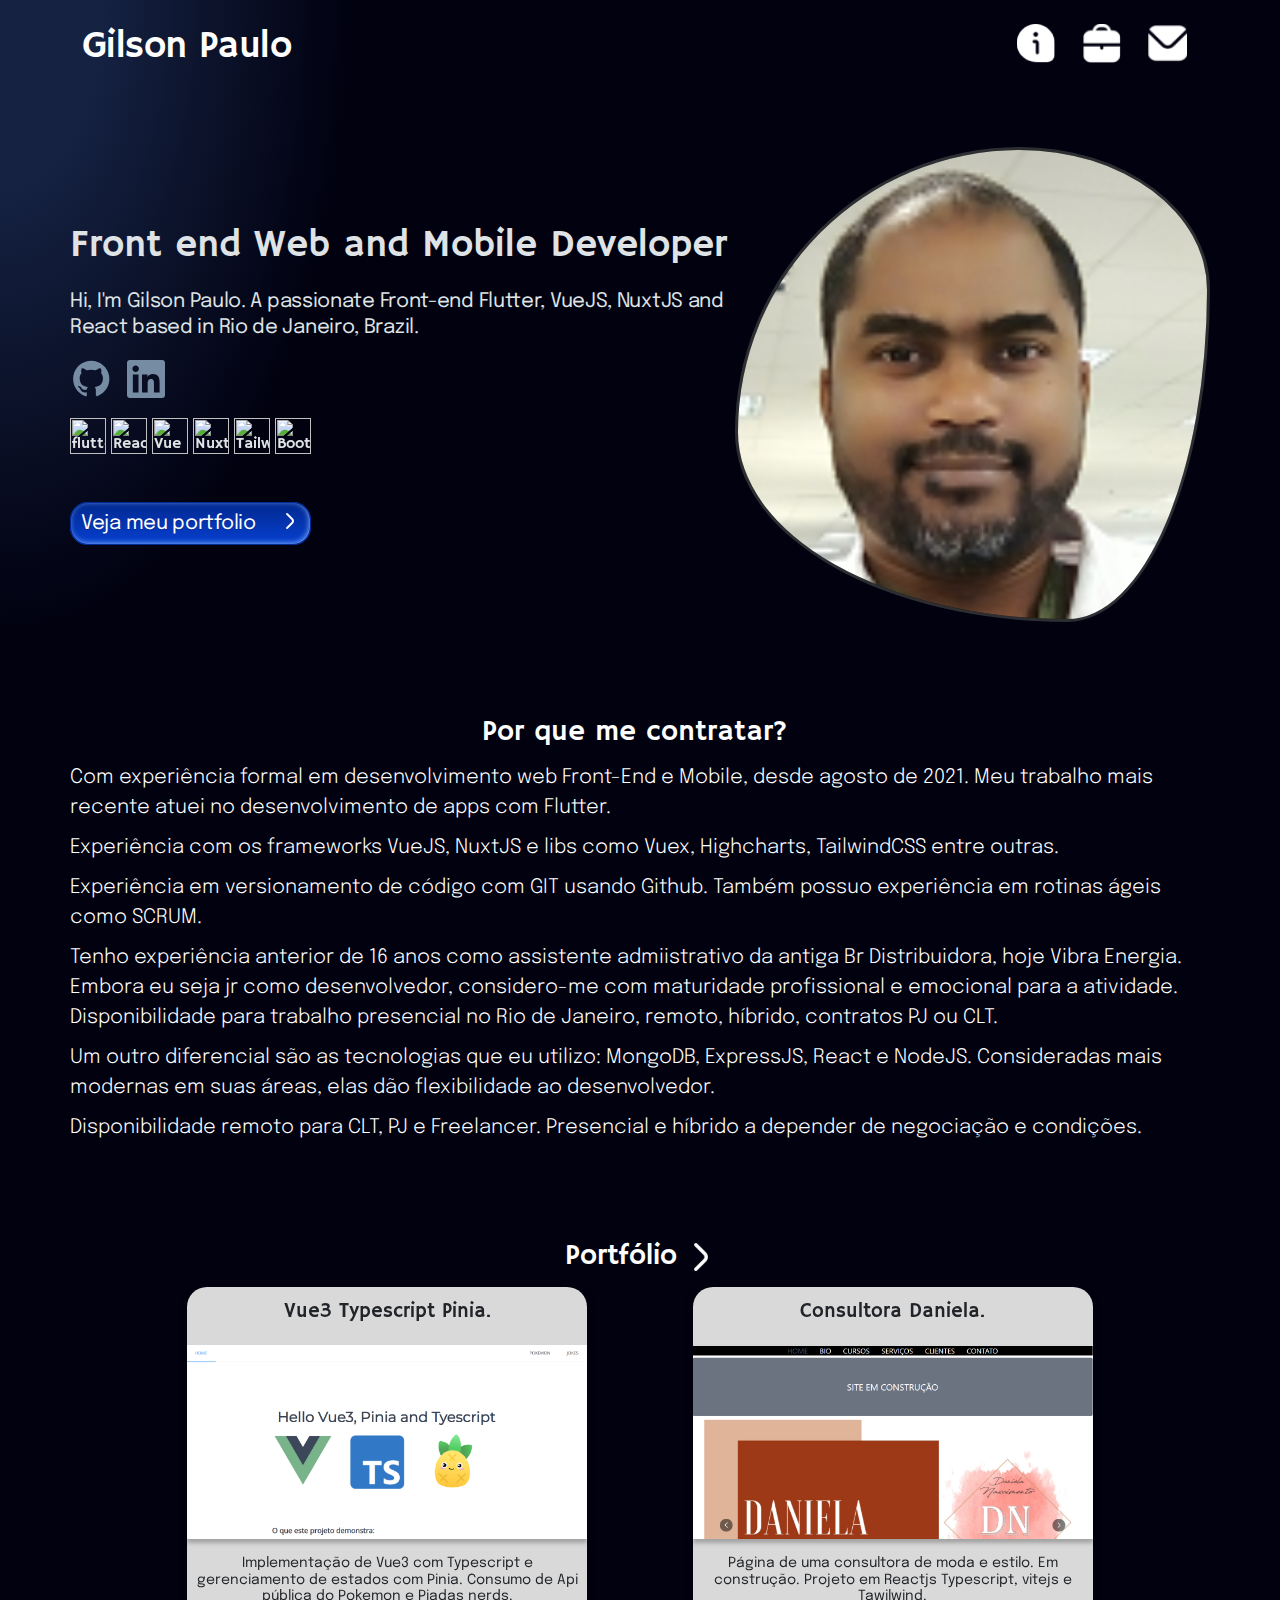
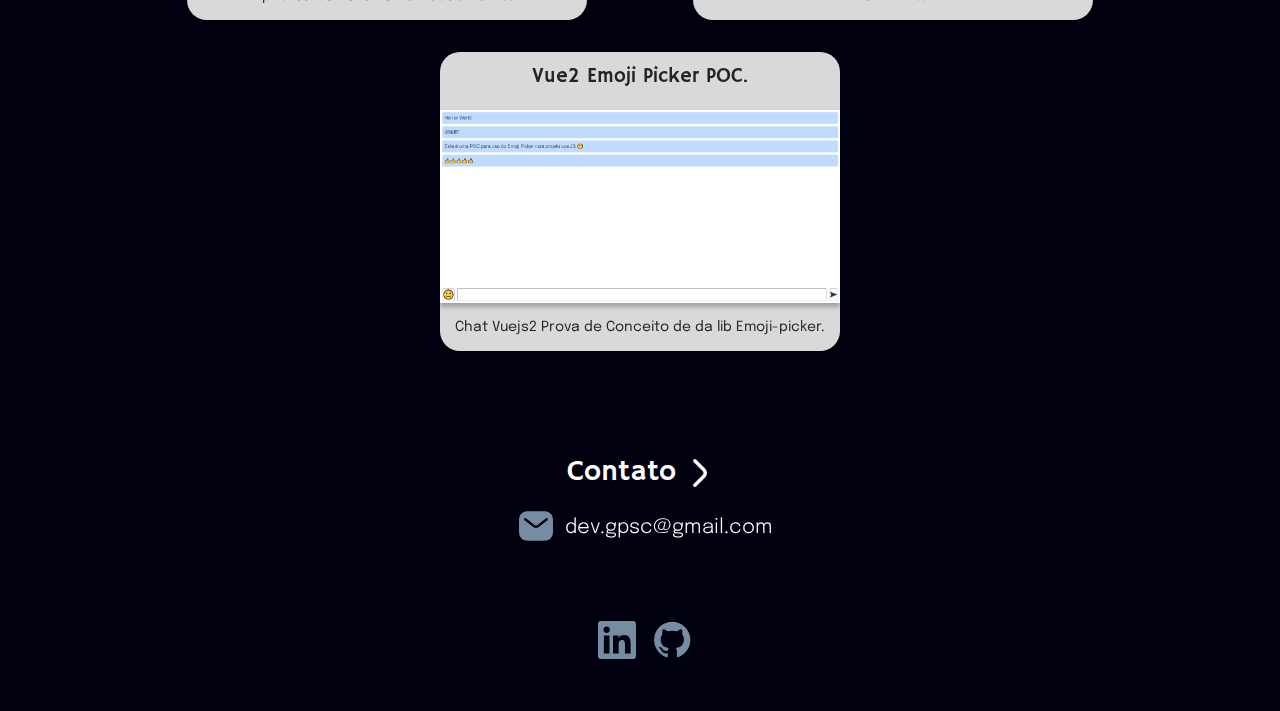
==== commit 6a412193: "limpeza" ====
--- a/index.html
+++ b/index.html
@@ -109,11 +109,11 @@
             <h2 class="section__titulo mb-3">Por que me contratar?</h2>
 
             <p class="item__texto">
-                Com experiência formal em desenvolvimento web Front-End iniciando em agosto de 2021 até o
-                momento. No meu trabalho mais recente trabalhei com desenvolvimento mobile com Flutter. </p>
-
-            <p class="item__texto">
-                Anteriormente trabalhei com os frameworks VueJS, NuxtJS e libs como Vuex, Highcharts, TailwindCSS entre
+                Com  experiência formal em desenvolvimento web Front-End e Mobile, desde agosto de 2021. 
+                Meu trabalho mais recente atuei no desenvolvimento de apps com Flutter. </p>
+
+            <p class="item__texto">
+                Experiência com os frameworks VueJS, NuxtJS e libs como Vuex, Highcharts, TailwindCSS entre
                 outras.</p>
 
             <p class="item__texto">
--- a/css/section-me.css
+++ b/css/section-me.css
@@ -33,7 +33,7 @@
 }
 
 .chamada__portrait {
-    width: clamp(50vw, 60vw, 400px);
+    width: 50vw; 
     border-radius: 50%;
     aspect-ratio: 1/1;
     margin-bottom: 30px;
